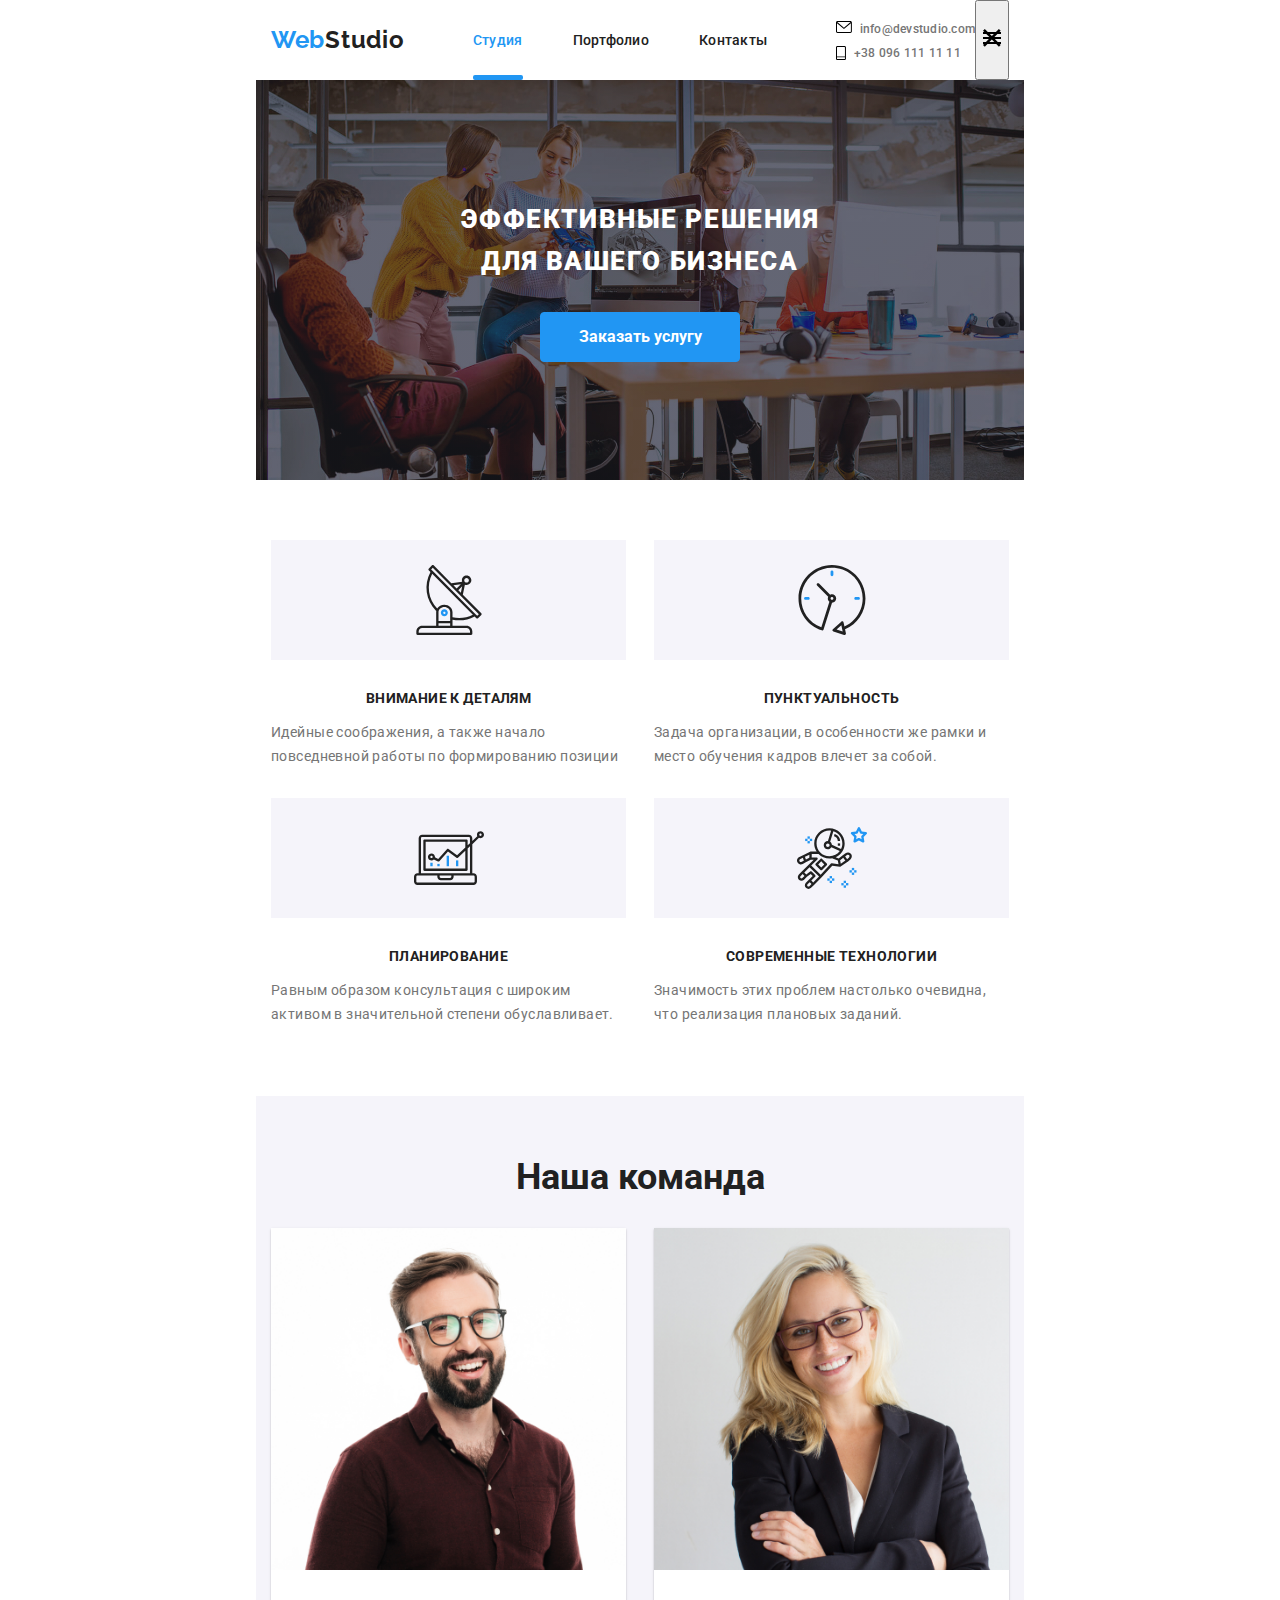
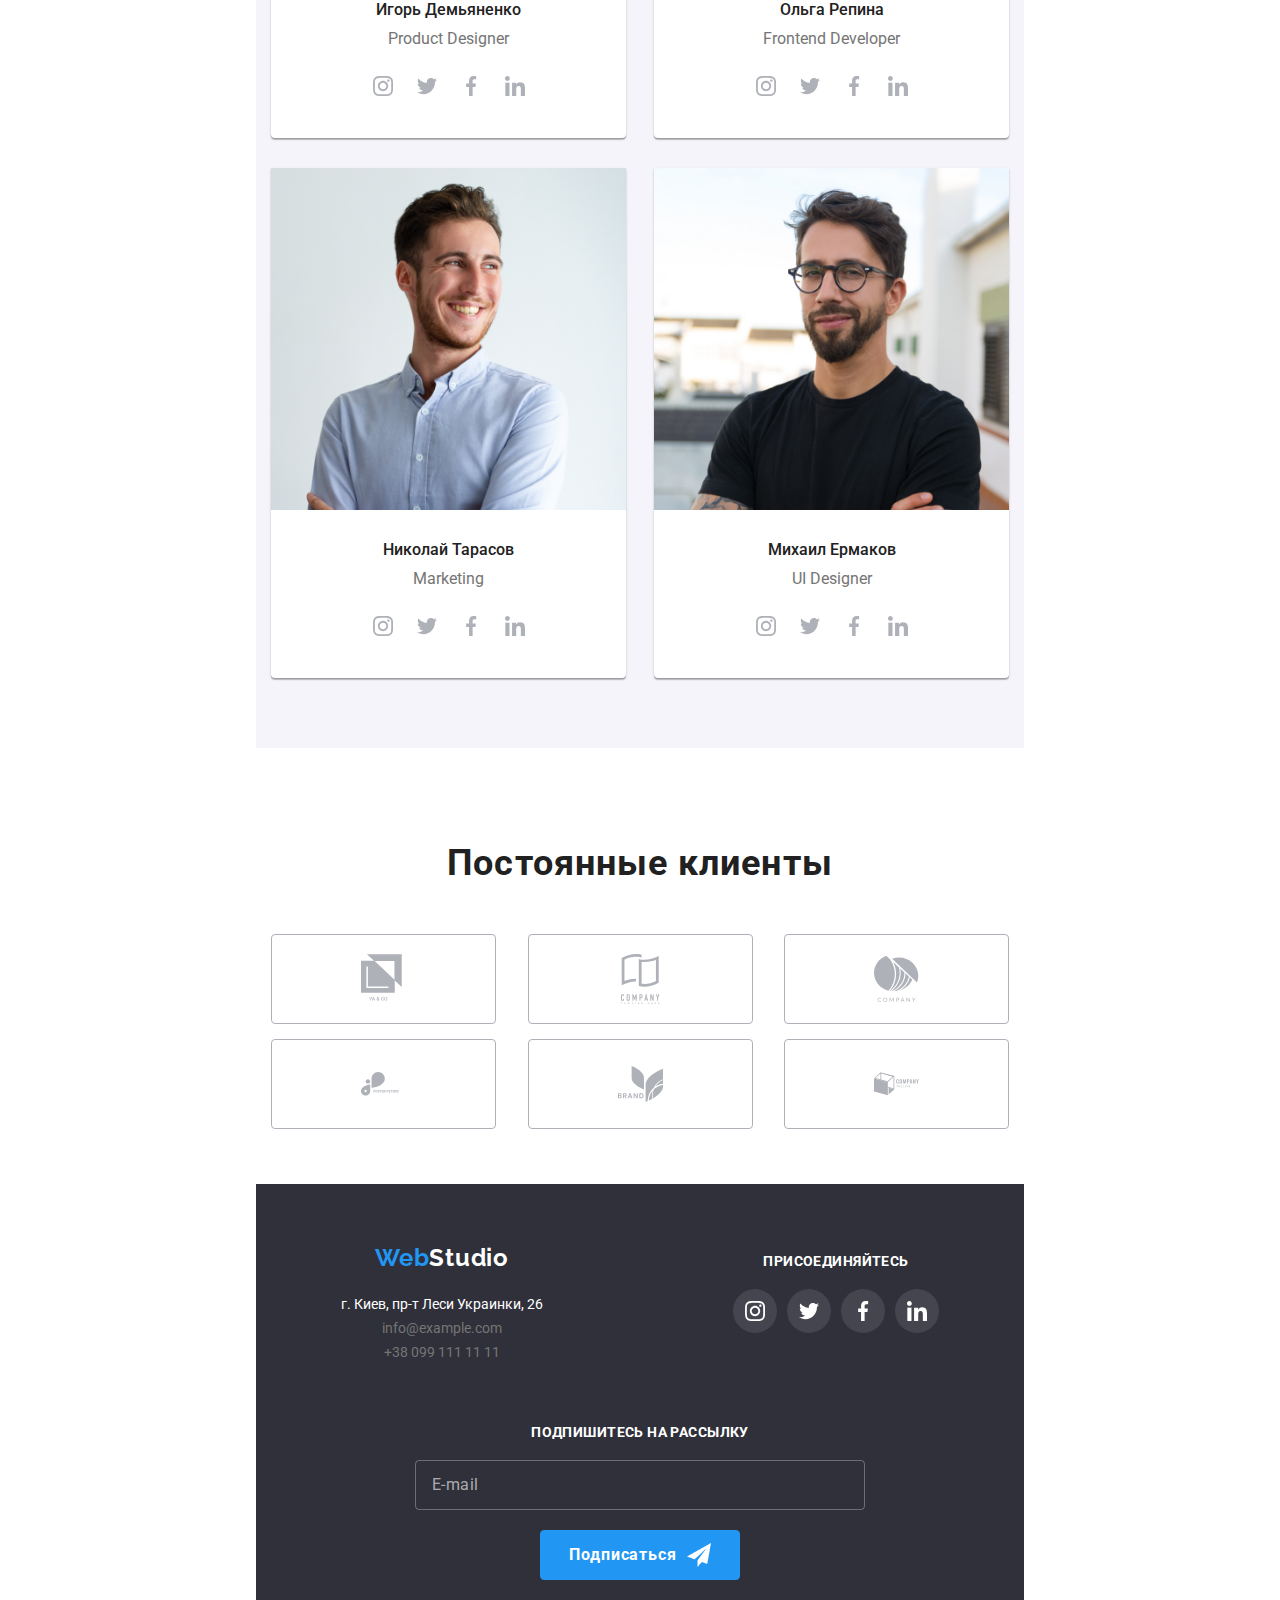
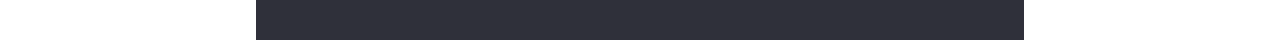
==== index.html @ 469dacde "push" ====
<!DOCTYPE html>
<html lang="en">

<head>
  <meta charset="UTF-8">
  <meta name="viewport" content="width=device-width, initial-scale=1.0">
  <link rel="stylesheet" href="https://cdnjs.cloudflare.com/ajax/libs/modern-normalize/1.0.0/modern-normalize.min.css">
  <link
    href="https://fonts.googleapis.com/css2?family=Raleway:wght@700;900&family=Roboto:ital,wght@0,100;0,400;0,500;0,700;0,900;1,400&display=swap"
    rel="stylesheet">
  <link rel="stylesheet" href="./css/main.min.css">
  <title>Web Studio</title>
</head>

<body>
  <header>
    <div class="container header-container">
      <nav class="header-navigation">
        <a href="./index.html" class="logo"><span class="logo-first">Web</span><span
            class="logo-second-black">Studio</span></a>
        <ul class="navigation">
          <li>
            <a class="current" href="./index.html">
              Студия
            </a>
          </li>
          <li>
            <a href="./portfolio.html">
              Портфолио
            </a>
          </li>
          <li>
            <a href="">
              Контакты
            </a>
          </li>
        </ul>
      </nav>
      <ul class="contact">
        <li>
          <a href="mailto:info@example.com" class="contact-text">
            <svg class="envelope">
              <use href="./img/sprite.svg#icon-envelope"></use>
            </svg>info@devstudio.com
          </a>
        </li>
        <li>
          <a href="tel:+380991111111" class="contact-text contact-text-vector">
            <svg class="vector">
              <use href="./img/sprite.svg#icon-vector"></use>
            </svg>+38 096 111 11 11</a>
        </li>
      </ul>
      <button class="header-menu-icon" data-menu-button>
        <svg width="18px" height="18px">
          <use class="close" href="./img/sprite.svg#icon-close"></use>
          <use class="menu" href="./img/sprite.svg#icon-menu"></use>
        </svg>
      </button>
    </div>
  </header>
  <main>
    <section class="main-head">
      <h1>Эффективные решения<br />для вашего бизнеса</h1>
      <button class="button" type="button" data-modal-open>Заказать услугу</button>
    </section>
    <section class="advantages">
      <h2 class="visually-hidden">Наши преимущества</h2>
      <div class="container">
        <ul>
          <li class="advantages-items">
            <h3>
              Внимание к деталям
            </h3>
            <p>
              Идейные соображения, а также начало повседневной работы по формированию позиции
            </p>
          </li>
          <li class="advantages-items">
            <h3>
              Пунктуальность
            </h3>
            <p>
              Задача организации, в особенности же рамки и место обучения кадров влечет за собой.
            </p>
          </li>
          <li class="advantages-items">
            <h3>
              Планирование
            </h3>
            <p>
              Равным образом консультация с широким активом в значительной степени обуславливает.
            </p>
          </li>
          <li class="advantages-items">
            <h3>
              Современные технологии
            </h3>
            <p>
              Значимость этих проблем настолько очевидна, что реализация плановых заданий.
            </p>
          </li>
        </ul>
      </div>
    </section>
    <section class="work-types">
      <div class="container">
        <h2>Чем мы занимаемся</h2>
        <ul class="work-types-list">
          <li class="work-types-items">
            <a href=""><img src="./img/img.png" alt="Картинка" width="370"></a>
            <div class="description">
              <p>
                Десктопные приложения
              </p>
            </div>
          </li>
          <li class="work-types-items">
            <a href=""><img src="./img/img2.png" alt="Картинка" width="370"></a>
            <div class="description">
              <p>
                Мобильные приложения
              </p>
            </div>
          </li>
          <li class="work-types-items">
            <a href=""><img src="./img/img3.png" alt="Картинка" width="370"></a>
            <div class="description">
              <p>
                Дизайнерские решения
              </p>
            </div>
          </li>
        </ul>
      </div>
    </section>
    <section class="team">
      <div class="container">
        <h2>Наша команда</h2>
        <ul class="team-list">
          <li class="team-list-item">
            <img src="./img/photo/IgorDem.jpg" alt="Фото работника">
            <h3>Игорь Демьяненко</h3>
            <p>Product Designer</p>
            <div class="team-bottom-container">
              <div class="icon-container">
                <svg class="team-bottom-icon">
                  <use href="./img/sprite.svg#icon-instagram"></use>
                </svg>
              </div>
              <div class="icon-container">
                <svg class="team-bottom-icon">
                  <use href="./img/sprite.svg#icon-twitter"></use>
                </svg>
              </div>
              <div class="icon-container">
                <svg class="team-bottom-icon">
                  <use href="./img/sprite.svg#icon-facebook"></use>
                </svg>
              </div>
              <div class="icon-container">
                <svg class="team-bottom-icon">
                  <use href="./img/sprite.svg#icon-linkedin"></use>
                </svg>
              </div>
            </div>
          </li>
          <li class="team-list-item">
            <img src="./img/photo/OlgaRep.jpg" alt="Фото работника">
            <h3>Ольга Репина</h3>
            <p>Frontend Developer</p>
            <div class="team-bottom-container">
              <div class="icon-container">
                <svg class="team-bottom-icon">
                  <use href="./img/sprite.svg#icon-instagram"></use>
                </svg>
              </div>
              <div class="icon-container">
                <svg class="team-bottom-icon">
                  <use href="./img/sprite.svg#icon-twitter"></use>
                </svg>
              </div>
              <div class="icon-container">
                <svg class="team-bottom-icon">
                  <use href="./img/sprite.svg#icon-facebook"></use>
                </svg>
              </div>
              <div class="icon-container">
                <svg class="team-bottom-icon">
                  <use href="./img/sprite.svg#icon-linkedin"></use>
                </svg>
              </div>
            </div>
          </li>
          <li class="team-list-item">
            <img src="./img/photo/NicolayTar.jpg" alt="Фото работника">
            <h3>Николай Тарасов</h3>
            <p>Marketing</p>
            <div class="team-bottom-container">
              <div class="icon-container">
                <svg class="team-bottom-icon">
                  <use href="./img/sprite.svg#icon-instagram"></use>
                </svg>
              </div>
              <div class="icon-container">
                <svg class="team-bottom-icon">
                  <use href="./img/sprite.svg#icon-twitter"></use>
                </svg>
              </div>
              <div class="icon-container">
                <svg class="team-bottom-icon">
                  <use href="./img/sprite.svg#icon-facebook"></use>
                </svg>
              </div>
              <div class="icon-container">
                <svg class="team-bottom-icon">
                  <use href="./img/sprite.svg#icon-linkedin"></use>
                </svg>
              </div>
            </div>
          </li>
          <li class="team-list-item">
            <img src="./img/photo/MishaErm.jpg" alt="Фото работника">
            <h3>Михаил Ермаков</h3>
            <p>UI Designer</p>
            <div class="team-bottom-container">
              <div class="icon-container">
                <svg class="team-bottom-icon">
                  <use href="./img/sprite.svg#icon-instagram"></use>
                </svg>
              </div>
              <div class="icon-container">
                <svg class="team-bottom-icon">
                  <use href="./img/sprite.svg#icon-twitter"></use>
                </svg>
              </div>
              <div class="icon-container">
                <svg class="team-bottom-icon">
                  <use href="./img/sprite.svg#icon-facebook"></use>
                </svg>
              </div>
              <div class="icon-container">
                <svg class="team-bottom-icon">
                  <use href="./img/sprite.svg#icon-linkedin"></use>
                </svg>
              </div>
            </div>
          </li>
        </ul>
      </div>
    </section>
    <section class="our_client">
      <div class="container">
        <h2>Постоянные клиенты</h2>
        <ul class="client-list">
          <li class="client">
            <svg>
              <use href="./img/sprite-logo.svg#icon-logo-one"></use>
            </svg>
          </li>
          <li class="client"><svg>
              <use href="./img/sprite-logo.svg#icon-logo-two"></use>
            </svg></li>
          <li class="client"><svg>
              <use href="./img/sprite-logo.svg#icon-logo-three"></use>
            </svg></li>
          <li class="client"><svg>
              <use href="./img/sprite-logo.svg#icon-logo-four"></use>
            </svg></li>
          <li class="client"><svg>
              <use href="./img/sprite-logo.svg#icon-logo-five"></use>
            </svg></li>
          <li class="client"><svg>
              <use href="./img/sprite-logo.svg#icon-logo-six"></use>
            </svg></li>
        </ul>
      </div>
    </section>
  </main>
  <footer class="footer">
    <div class="container">
      <div class="footer-left-side">
        <div class="footer-adress">
          <a href="" class="logo"><span class="logo-first">Web</span><span class="logo-second-white">Studio</span></a>
          <ul class="footer-contact">
            <li>
              <p>г. Киев, пр-т Леси Украинки, 26</p>
            </li>
            <li>
              <a href="mailto:info@example.com">
                info@example.com
              </a>
            </li>
            <li>
              <a href="tel:+380991111111">+38 099 111 11 11</a>
            </li>
          </ul>
        </div>
        <div class="footer-link">
          <h2>присоединяйтесь</h2>
          <ul class="footer-link-item">
            <li class="icon">
              <svg class="">
                <use href="./img/sprite.svg#icon-instagram"></use>
              </svg>
            </li>
            <li class="icon">
              <svg class="">
                <use href="./img/sprite.svg#icon-twitter"></use>
              </svg>
            </li>
            <li class="icon">
              <svg class="">
                <use href="./img/sprite.svg#icon-facebook"></use>
              </svg>
            </li>
            <li class="icon">
              <svg class="">
                <use href="./img/sprite.svg#icon-linkedin"></use>
              </svg>
            </li>
          </ul>
        </div>
      </div>

      <div class="footer-form">
        <p>Подпишитесь на рассылку</p>
        <form action="#" class="form">
          <input type="text" class="input" placeholder="E-mail" required>
          <button type="submit" class="form-button">Подписаться</button>
        </form>
      </div>
    </div>
  </footer>
  <div class="backdrop is-hidden" data-modal>
    <div class="modal">
      <div class="modal-form-wrapper">
        <p>Оставьте свои данные, мы вам перезвоним</p>
        <form action="#" class="modal-form">
          <label class="modal-input-label">
            Имя
            <span class="input-wrapper">
              <input type="text" name="client-name" class="input modal-input" required>
              <svg class="input-svg">
                <use href="./img/sprite.svg#icon-bust"></use>
              </svg>
            </span>
          </label>
          <label class="modal-input-label">
            Телефон
            <span class="input-wrapper">
              <input type="text" name="client-phone" class="input modal-input" required>
              <svg class="input-svg">
                <use href="./img/sprite.svg#icon-phone"></use>
              </svg>
            </span>
          </label>
          <label class="modal-input-label">
            Почта
            <span class="input-wrapper">
              <input type="text" name="client-mail" class="input modal-input" required>
              <svg class="input-svg">
                <use href="./img/sprite.svg#icon-mail"></use>
              </svg>
            </span>
          </label>
          <label class="modal-input-label">
            Комментарий
            <textarea name="client-message" placeholder="Введите текст"></textarea>
          </label>
          <label class="policy">
            <input value="policy" type="checkbox" class="policy-input visually-hidden">
            <b>Соглашаюсь с рассылкой и принимаю &nbsp;<a href="#">Условия договора</a></b>
          </label>
          <span class="button-wrapper">
            <button type="submit" class="button">Отправить</button>
          </span>
        </form>
      </div>
      <div class="modal-close-icon" data-modal-close>
        <svg>
          <use href="./img/sprite.svg#icon-close"></use>
        </svg>
      </div>
    </div>
  </div>
  <script src="./js/modal.js"></script>
  <script src="./js/menu.js"></script>
</body>

</html>
---- css/main.min.css ----
*{box-sizing:border-box}body{font-family:Roboto, sans-serif}ul{list-style-type:none}img{display:block}.container{width:1200px;padding:0px 15px;margin:0 auto}@media screen and (min-width: 320px){.container{width:480px}}@media screen and (min-width: 768px){.team .container{padding-bottom:40px}}@media screen and (min-width: 1600px){.container{width:1200px;padding-bottom:94px}}.logo{text-decoration:none;font-family:Raleway;font-style:normal;font-weight:bold;font-size:24px;line-height:28px;letter-spacing:0.03em}@media screen and (min-width: 1600px){.logo{font-size:26px;line-height:31px}}.logo-first{color:#2196F3}.logo-second-black{color:#212121}.logo-second-white{color:#fff}header{background-color:#ffffff;padding:0px;margin:0;box-sizing:border-box}.header-container{display:flex;justify-content:space-between}.header-navigation{display:flex;align-items:center;flex-grow:1}.current{color:#2196F3}.current::after{content:"";display:block;width:100%;height:5px;background-color:#2196F3;border-radius:2px;position:absolute;bottom:0;left:0}.navigation{display:flex;margin:0;padding:0;height:100%;flex-grow:1;justify-content:center}.navigation a{text-decoration:none;font-family:Roboto;font-style:normal;font-weight:500;font-size:14px;line-height:16px;letter-spacing:0.02em;display:flex;align-items:center;height:100%}.navigation a:not(.current){color:#212121}.navigation a:hover{color:#2196F3}.navigation li{height:100%;display:flex;flex-direction:column;justify-content:center;position:relative}.navigation li:not(:last-child){margin-right:50px}.contact{color:#757575;list-style-type:none;font-family:Roboto;font-style:normal;font-weight:500;font-size:12px;line-height:14px;letter-spacing:0.02em;display:flex;flex-direction:column;justify-content:center;margin:0;padding:0}.contact li{display:block}.contact li:first-child{margin-bottom:10px}.contact .envelope{width:16px;height:12px;margin-right:8px;transition:fill 250ms cubic-bezier(0.4, 0, 0.2, 1)}.contact .vector{width:10px;height:14px;margin-right:8px;transition:fill 250ms cubic-bezier(0.4, 0, 0.2, 1)}.contact-text{color:#757575;text-decoration:none;display:flex;align-items:baseline;transition:color 250ms cubic-bezier(0.4, 0, 0.2, 1)}.contact-text:hover,.contact-text:focus{color:#2196F3;fill:#2196F3}.contact-text-vector{align-items:center}@media screen and (min-width: 320px) and (max-width: 767px){.header-menu-icon{border:none;background:transparent}.header-menu-icon:focus{outline:none}.header-menu-icon.is-open .close{display:block}.header-menu-icon.is-open .menu{display:none}.header-menu-icon .close{display:none}.navigation{position:absolute;top:100%;background-color:#fff;width:100%;min-height:390px}.contact{display:flex}.header-container{width:480px;margin:0 auto;padding:0;position:relative}}@media screen and (min-width: 768px) and (max-width: 1599px){.container{width:768px;padding:0 15px;margin:0 auto}.header-container{justify-content:space-between;padding:0px 15px;height:80px}}@media screen and (min-width: 1600px){.container{padding-bottom:0}.contact{font-size:14px;line-height:16px;flex-direction:row;align-items:center}.contact li:first-child{margin:0;margin-right:30px}.contact li .envelope,.contact li .vector{margin-right:10px}.header-navigation{flex-grow:0;height:80px}.logo{margin-right:95px}}.main-head{background-color:#2F303A;color:#fff;text-transform:uppercase;font-family:Roboto;font-style:normal;font-weight:900;font-size:26px;line-height:42px;letter-spacing:0.06em;display:flex;flex-direction:column;align-items:center;padding:118px 0px}.main-head h1{width:360px;margin:0px 0px 30px 0px;text-align:center;text-transform:uppercase;font-family:Roboto;font-style:normal;font-weight:900;font-size:26px;line-height:42px;letter-spacing:0.06em}@media screen and (min-width: 320px){.main-head{width:480px;margin:0 auto;background-image:linear-gradient(to right, rgba(47,48,58,0.4), rgba(47,48,58,0.4)),url(../img/main-head/background-hero-mobile.jpg);background-repeat:no-repeat;background-size:cover}}@media screen and (min-width: 768px){.main-head{width:768px;margin:0  auto;background-image:linear-gradient(to right, rgba(47,48,58,0.4), rgba(47,48,58,0.4)),url(../img/main-head/background-hero-tablet.jpg);background-repeat:no-repeat;background-size:cover}}@media screen and (min-width: 1600px){.main-head{width:100%;min-height:600px;display:flex;flex-direction:column;justify-content:center;background-image:linear-gradient(to right, rgba(47,48,58,0.4), rgba(47,48,58,0.4)),url(../img/main-head/background-hero.jpg);background-repeat:no-repeat;background-size:cover}.main-head h1{width:100%;font-size:44px;line-height:60px;letter-spacing:0.06em}}.button{color:#fff;background-color:#2196F3;border:1px solid #2196F3;border-radius:4px;width:200px;height:50px;font-family:Roboto;font-style:normal;font-weight:bold;font-size:16px;line-height:30px;margin:0;padding:0;cursor:pointer;transition:all 250ms cubic-bezier(0.4, 0, 0.2, 1);outline:none}.button:hover,.button:focus{border:1px solid #074f8a;font-size:18px;outline:none}.button:active{border:1px solid #074f8a;outline:none}.advantages{color:#757575;font-family:Roboto;font-weight:normal;font-size:14px;line-height:24px;font-style:normal;letter-spacing:0.03em;display:flex;justify-content:center;padding:94px 0px}.advantages ul{display:flex;justify-content:space-between;padding:0;margin:0}.advantages h3{color:#212121;font-family:Roboto;font-style:normal;font-weight:bold;font-size:14px;line-height:16px;letter-spacing:0.03em;text-transform:uppercase;text-align:center;margin-top:0}.advantages p{margin:0;margin-bottom:30px}.advantages-items{width:270px}.advantages-items::before{content:"";display:block;width:270px;height:120px;background-color:#F5F4FA;background-repeat:no-repeat;background-position:center;margin-bottom:30px}.advantages-items:first-child::before{background-image:url(../img/svg/antenna.svg)}.advantages-items:nth-child(2)::before{background-image:url(../img/svg/clock.svg)}.advantages-items:nth-child(3)::before{background-image:url(../img/svg/diagram.svg)}.advantages-items:nth-child(4)::before{background-image:url(../img/svg/astronaut.svg)}@media screen and (min-width: 320px){.advantages{width:480px;margin:0 auto;padding:0;padding-bottom:40px;padding-top:60px}.advantages ul{flex-wrap:wrap}.advantages-items{width:100%}.advantages-items::before{width:100%}}@media screen and (min-width: 768px){.advantages{width:768px;margin:0 auto}.advantages-items{max-width:355px}}@media screen and (min-width: 1600px){.advantages{width:100%;padding-bottom:0;padding-top:94px}.advantages ul{width:100%;flex-wrap:nowrap;padding:0}.advantages ul p{margin-bottom:0}.advantages-items{width:270px}}.work-types{color:#212121;font-family:Roboto;font-weight:bold;font-size:36px;line-height:42px;font-style:normal;display:flex;flex-direction:column;align-items:center;padding-bottom:94px}.work-types h2{margin:0px 0px 50px 0px;font-family:Roboto;font-style:normal;font-weight:bold;font-size:36px;line-height:42px;letter-spacing:0.03em;color:#212121;text-align:center}.work-types-list{display:flex;margin:0;padding:0;justify-content:space-between}.description{width:100%;min-height:70px;background:rgba(47,48,58,0.8);position:absolute;bottom:0;left:0;display:flex;flex-direction:column;justify-content:center;cursor:pointer}.description p{font-family:Roboto;font-style:normal;font-weight:bold;font-size:14px;line-height:16px;text-align:center;letter-spacing:0.03em;text-transform:uppercase;color:#FFFFFF;margin:0}.work-types-items{margin:0;position:relative}@media screen and (min-width: 320px){.work-types{display:none}}@media screen and (min-width: 1600px){.work-types{display:block;padding:94px 0}}.team{color:#212121;background-color:#F5F4FA}.team p{color:#757575;font-family:Roboto;font-weight:normal;font-size:16px;line-height:19px;font-style:normal;margin:0}.team h2{font-family:Roboto;font-style:normal;font-weight:bold;font-size:36px;line-height:42px;margin-bottom:50px;margin:0;text-align:center;padding:60px 0 30px 0}.team h3{font-family:Roboto;font-style:normal;font-weight:500;font-size:16px;line-height:19px;margin:0px;padding:30px 0 10px 0}.team-list{display:flex;margin:0;padding:0;justify-content:space-between}.team-list li{background-color:#ffffff;box-shadow:0px 1px 3px rgba(0,0,0,0.12),0px 1px 1px rgba(0,0,0,0.14),0px 2px 1px rgba(0,0,0,0.2);border-radius:0px 0px 4px 4px;text-align:center}.team-bottom-container{display:flex;padding:16px 32px 30px 32px;justify-content:space-between}.icon-container{width:44px;height:44px;background-color:#fff;border-radius:50%;display:flex;align-items:center;justify-content:center;transition:background-color 250ms cubic-bezier(0.4, 0, 0.2, 1)}.icon-container:hover,.icon-container:hover .team-bottom-icon{background-color:#2196F3;fill:#fff;cursor:pointer}.team-list-item svg{width:20px;height:20px;display:block;fill:#AFB1B8;background-color:#fff;transition:all 250ms cubic-bezier(0.4, 0, 0.2, 1)}@media screen and (min-width: 320px){.team{max-width:480px;margin:0 auto}.team-list{flex-wrap:wrap}.team-list li{width:100%;margin-bottom:30px}.team-list li img{width:100%}.team-list li .team-bottom-container{justify-content:center}}@media screen and (min-width: 768px){.team{max-width:768px;margin:0 auto}.team-list-item{max-width:355px}}@media screen and (min-width: 1600px){.team{max-width:100%}.team .container{padding-bottom:94px}.team-list{flex-wrap:nowrap}.team-list li{margin-bottom:0}.team-list li:not(:last-child){margin-right:30px}}.our_client{padding:94px 0}.our_client h2{text-align:center;margin:0;margin-bottom:50px;font-family:Roboto;font-style:normal;font-weight:bold;font-size:36px;line-height:42px;letter-spacing:0.03em;color:#212121}.our_client .client-list{display:flex;margin:0;padding:0;justify-content:space-between}.our_client .client-list .client{width:170px;height:90px;border:1px solid #AFB1B8;border-radius:4px;display:flex;justify-content:center;align-items:center;transition:border-color 250ms cubic-bezier(0.4, 0, 0.2, 1)}.our_client .client-list .client svg{width:45px;height:50px;fill:#AFB1B8;transition:fill 250ms cubic-bezier(0.4, 0, 0.2, 1)}.our_client .client-list .client:hover,.our_client .client-list .client:focus,.our_client .client-list .client:hover svg,.our_client .client-list .client:focus svg{fill:#2196F3;border-color:#2196F3;cursor:pointer}@media screen and (min-width: 320px){.our_client{padding-bottom:40px}.our_client .client-list{flex-wrap:wrap;justify-content:space-between}.our_client .client-list .client{margin-bottom:15px;width:100%;max-width:210px}}@media screen and (min-width: 768px){.our_client .client-list .client{width:100%;max-width:225px}}@media screen and (min-width: 1600px){.our_client{padding-bottom:94px}.our_client .container{padding-bottom:0}.our_client .client-list .client{width:100%;max-width:170px}}.footer{color:#757575;background-color:#2F303A;font-family:Roboto;font-style:normal;font-weight:normal;font-size:14px;line-height:24px;padding:60px 0}.footer p{color:#fff;margin:0}.footer a{text-decoration:none;color:#757575}.footer .container{display:flex}.footer-left-side{width:50%;display:flex;justify-content:space-between;padding-right:95px}.footer-left-side .footer-adress{display:flex;flex-direction:column;margin-right:70px}.footer-left-side .footer-adress .footer-contact{margin:20px 0px 0px 0px;padding:0}.footer-link{display:block}.footer-link h2{font-family:Roboto;font-style:normal;font-weight:bold;font-size:14px;line-height:16px;letter-spacing:0.03em;text-transform:uppercase;color:#FFFFFF;margin:0;margin-bottom:20px}.footer-link .footer-link-item{display:flex;margin:0;padding:0}.icon{width:44px;height:44px;background-color:rgba(255,255,255,0.1);border-radius:50%;display:flex;justify-content:center;align-items:center;transition:all 250ms cubic-bezier(0.4, 0, 0.2, 1)}.icon svg{width:20px;height:20px;fill:#fff}.icon:not(:last-child){margin-right:10px}.icon:hover{background-color:#2196F3;cursor:pointer}@media screen and (min-width: 320px){.footer{width:480px;margin:0 auto}.footer .container{display:flex;flex-direction:column;align-items:center}.footer .footer-left-side{width:100%;padding:0;flex-direction:column;align-items:center}.footer .footer-left-side .footer-adress{margin:0;align-items:center;text-align:center}.footer .footer-left-side .footer-link{text-align:center;padding:60px 0}.footer .footer-form{width:100%;display:flex;flex-direction:column;align-items:center}.footer .footer-form .form{display:flex;flex-direction:column;align-items:center}.footer .footer-form .form .input{margin-bottom:20px}}@media screen and (min-width: 768px){.footer{width:768px}.footer .footer-left-side{flex-direction:row;padding-left:70px;padding-right:70px;align-items:baseline}.footer .footer-left-side .footer-link{padding:0}.footer .footer-form{margin-top:60px}.footer .footer-form .input{width:450px}}@media screen and (min-width: 1600px){.footer{width:100%}.footer .container{flex-direction:row;padding-bottom:0}.footer .footer-left-side{padding:0;padding-right:90px;width:50%;flex-direction:row;align-items:baseline}.footer .footer-left-side .footer-adress{align-items:start}.footer .footer-left-side .footer-adress .footer-contact{text-align:left}.footer .footer-left-side .footer-link{padding:0}.footer .footer-left-side .footer-link h2{text-align:left}.footer .footer-form{margin:0;width:50%;align-items:start}.footer .footer-form .form{width:100%;justify-content:space-between;flex-direction:row;align-items:baseline}.footer .footer-form .form .input{width:370px}}.portfolio{padding:94px 0px 94px 0px}.portfolio-header{border-bottom:1px solid #ECECEC}.portfolio-nav{display:flex;justify-content:center;margin:0px 0px 50px 0px;padding:0px}.portfolio-nav .portf-nav-btn{color:#212121;background-color:#F5F4FA;border:none;border-radius:4px;text-decoration:none;font-family:Roboto;font-style:normal;font-weight:500;font-size:16px;line-height:26px;padding:6px 22px;margin:0px 8px;transition:all 250ms cubic-bezier(0.4, 0, 0.2, 1)}.portfolio-nav .portf-nav-btn:hover,.portfolio-nav .portf-nav-btn:focus{color:#fff;background-color:#2196F3;border:none;border-radius:4px;text-decoration:none;outline:none;box-shadow:0px 3px 1px rgba(0,0,0,0.1),0px 1px 2px rgba(0,0,0,0.08),0px 2px 2px rgba(0,0,0,0.12)}.portfolio-nav li{margin:0px 8px;padding:6px 22px;background:#F5F4FA;border-radius:4px}.portfolio-item{color:#212121;display:flex;flex-wrap:wrap;padding:0;margin:-15px}.portfolio-item h2{font-family:Roboto;font-style:normal;font-weight:bold;font-size:18px;line-height:36px;margin:0}.portfolio-item img{width:370px;height:294px}.portfolio-item p{color:#757575;font-family:Roboto;font-style:normal;font-weight:normal;font-size:16px;line-height:30px;margin:0}.item-text{padding:20px 24px}.item{background-color:#ffffff;border:1px solid #EEEEEE;margin:15px;width:370px;position:relative}.item:hover{box-shadow:0px 1px 1px rgba(0,0,0,0.12),0px 4px 4px rgba(0,0,0,0.06),1px 4px 6px rgba(0,0,0,0.16);cursor:pointer}.item:hover .item-description{transform:translateY(-100%)}.item .item-image{position:relative;overflow:hidden}.item .item-image .item-description{width:100%;height:100%;background:rgba(33,150,243,0.9);display:flex;align-items:center;position:absolute;top:100%;left:0;transition:transform 250ms cubic-bezier(0.4, 0, 0.2, 1)}.item .item-image .item-description .item-description-text{padding:0 24px;font-family:Roboto;font-size:18px;line-height:28px;letter-spacing:0.03em;color:#FFFFFF}@media screen and (min-width: 320px){.portfolio{width:480px;margin:0 auto;padding:60px 0}.portfolio-nav{flex-wrap:wrap;justify-content:flex-start;margin:0}.portfolio-nav .portf-nav-btn{margin:0;margin-right:8px;margin-bottom:15px}.portfolio-item{margin:0;margin-top:40px}.portfolio-item .item{margin:0 auto;width:100%}.portfolio-item .item:not(:last-child){margin-bottom:30px}.portfolio-item .item img{width:100%}}@media screen and (min-width: 768px){.portfolio{width:768px;margin:0 auto;padding:60px 0}.portfolio-nav{flex-wrap:wrap;justify-content:center;margin:0}.portfolio-nav .portf-nav-btn{margin:0;margin-right:8px;margin-bottom:15px}.portfolio-item{margin:0;margin-top:30px;justify-content:space-between}.portfolio-item .item{margin:0;margin-left:0;max-width:48%}.portfolio-item .item:not(:last-child){margin-bottom:30px}.portfolio-item .item img{width:100%}}@media screen and (min-width: 1600px){.portfolio{width:100%;margin:0 auto;padding:94px 0}.portfolio-nav{flex-wrap:nowrap;justify-content:center;margin:0}.portfolio-nav .portf-nav-btn{margin:0;margin-right:8px;margin-bottom:0}.portfolio-item{margin:0;margin-top:50px;justify-content:space-between}.portfolio-item .item{margin:0;max-width:31.55555%;margin-bottom:30px}.portfolio-item .item img{width:100%}}.backdrop{position:fixed;background:rgba(0,0,0,0.2);width:100%;height:100%;left:0;top:0;transition:all 250ms cubic-bezier(0.4, 0, 0.2, 1)}.modal{position:absolute;width:530px;height:580px;left:50%;top:50%;transform:translate(-50%, -50%);background:#FFFFFF;box-shadow:0px 1px 3px rgba(0,0,0,0.12),0px 1px 1px rgba(0,0,0,0.14),0px 2px 1px rgba(0,0,0,0.2);border-radius:4px}.modal svg{width:11px;height:11px}.modal-form{display:flex;flex-wrap:nowrap;flex-direction:column;align-items:center}.modal-form .button{color:#fff;background-color:#2196F3;border:1px solid #2196F3;border-radius:4px;width:200px;height:50px;font-family:Roboto;font-style:normal;font-weight:bold;font-size:16px;line-height:30px;letter-spacing:0.06em;cursor:pointer;outline:none;margin-top:30px}.modal-form .button:focus,.modal-form .button:hover{box-shadow:0px 4px 4px rgba(0,0,0,0.15)}.modal-form-wrapper{padding:40px}.modal-form-wrapper p{font-family:Roboto;font-style:normal;font-weight:bold;font-size:20px;line-height:23px;text-align:center;letter-spacing:0.03em;color:#212121;margin:0;margin-bottom:12px}.input-wrapper{position:relative;width:100%}.input-wrapper .modal-input{color:#212121;width:100%;height:40px;border:1px solid rgba(33,33,33,0.2);box-sizing:border-box;border-radius:4px;margin-top:4px;padding-left:40px}.input-wrapper .modal-input:focus,.input-wrapper .modal-input:focus+.input-svg{border-color:#2196F3;fill:#2196F3}.input-wrapper .input-svg{width:12px;height:12px;position:absolute;left:15px;top:53%;transform:translateY(-50%)}.modal-input-label{display:flex;flex-direction:column;width:100%;margin-bottom:10px;font-family:Roboto;font-size:12px;line-height:14px;letter-spacing:0.01em;color:#757575}.modal-input-label textarea{border:1px solid rgba(33,33,33,0.2);height:120px;border-radius:4px;resize:none;padding:12px 16px;margin-top:4px}.modal-input-label textarea::placeholder{font-family:Roboto;font-size:12px;line-height:14px;letter-spacing:0.01em;color:rgba(117,117,117,0.5)}.modal-input-label textarea:focus{outline:none;border-color:#2196F3}.policy{display:flex;align-items:center}.policy a{color:#2196F3}.policy b{font-family:Roboto;font-style:normal;font-weight:normal;font-size:14px;line-height:24px;letter-spacing:0.03em;color:#757575;margin:0;margin-left:10px;display:flex;align-items:center;cursor:pointer;user-select:none}.policy b::before{content:"";display:inline-block;width:16px;height:15px;margin-right:8px;margin-top:-3px;background:#FFFFFF;border:2px solid black;border-radius:4px}.policy-input:checked+b::before{background-image:url(../img/svg/chek.svg);background-repeat:no-repeat;background-size:cover;background-color:#2196F3;border:2px solid #2196F3;outline:none}.modal-close-icon{width:30px;height:30px;border:1px solid rgba(0,0,0,0.1);border-radius:50%;display:flex;align-items:center;justify-content:center;position:absolute;right:8px;top:8px;transition:all 250ms cubic-bezier(0.4, 0, 0.2, 1)}.modal-close-icon:hover{fill:#2196F3}.is-hidden{opacity:0;visibility:hidden;pointer-events:none;transform:scale(0)}.footer-form{width:50%}.footer-form p{font-family:Roboto;font-style:normal;font-weight:bold;font-size:14px;line-height:16px;letter-spacing:0.03em;text-transform:uppercase;color:#FFFFFF}.form{margin-top:20px;display:flex;justify-content:space-between}.form-button{color:#fff;background-color:#2196F3;border:1px solid #2196F3;border-radius:4px;width:200px;height:50px;font-family:Roboto;font-style:normal;font-weight:bold;font-size:16px;line-height:30px;letter-spacing:0.06em;margin:0;padding:0;cursor:pointer;display:inline-flex;align-items:center;justify-content:center;box-sizing:border-box}.form-button:focus{outline:none;border:1px solid #074f8a}.form-button::after{content:"";display:inline-block;width:24px;height:24px;background-image:url(../img/icon-send.png);margin-left:10px}.input{width:370px;height:50px;background:transparent;border:1px solid rgba(255,255,255,0.3);border-radius:4px;padding-left:16px;color:#fff;font-family:Roboto;font-style:normal;font-weight:normal;font-size:16px;line-height:20px;letter-spacing:0.03em;box-sizing:border-box}.input:focus{outline:none}.input:focus::placeholder{opacity:0}.input::placeholder{font-family:Roboto;font-style:normal;font-weight:normal;font-size:16px;line-height:20px;letter-spacing:0.03em;color:rgba(255,255,255,0.6)}.visually-hidden{position:absolute !important;clip:rect(1px 1px 1px 1px);clip:rect(1px, 1px, 1px, 1px);padding:0 !important;border:0 !important;height:1px !important;width:1px !important;overflow:hidden}
/*# sourceMappingURL=main.min.css.map */
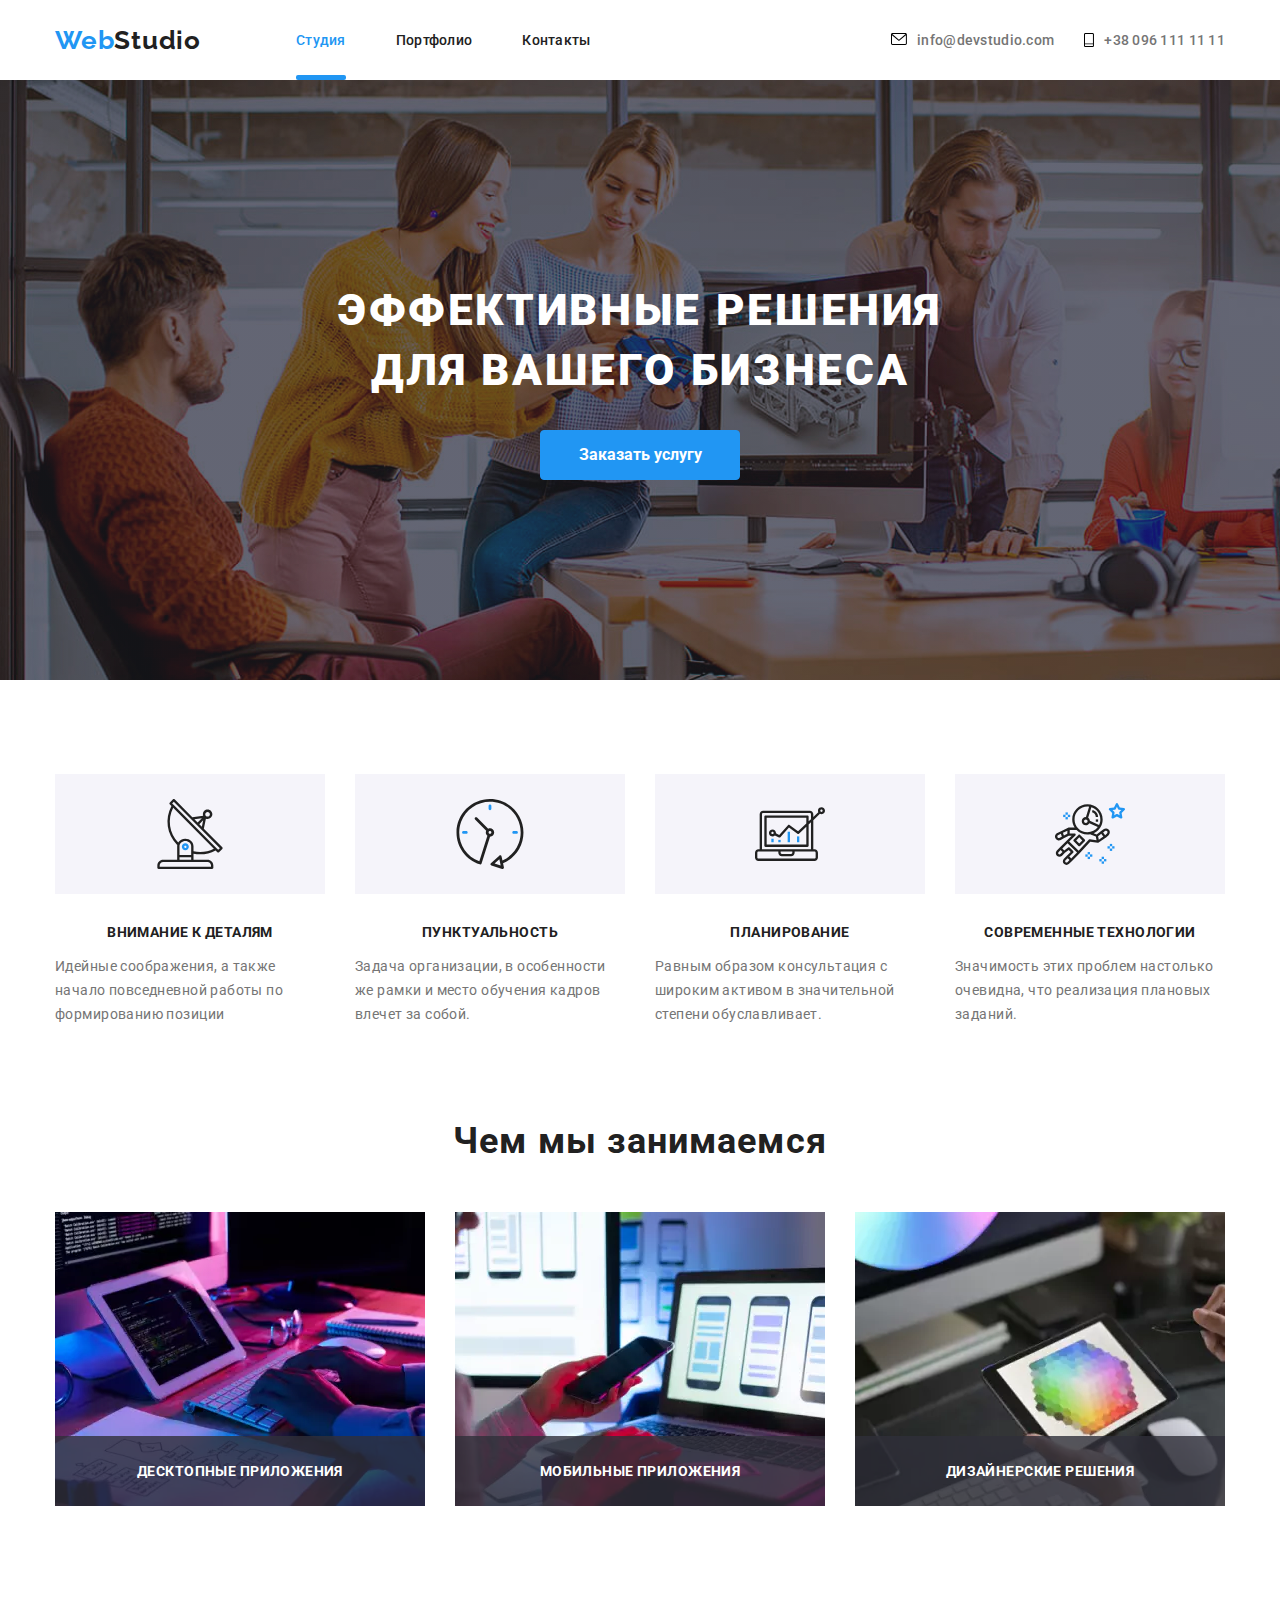
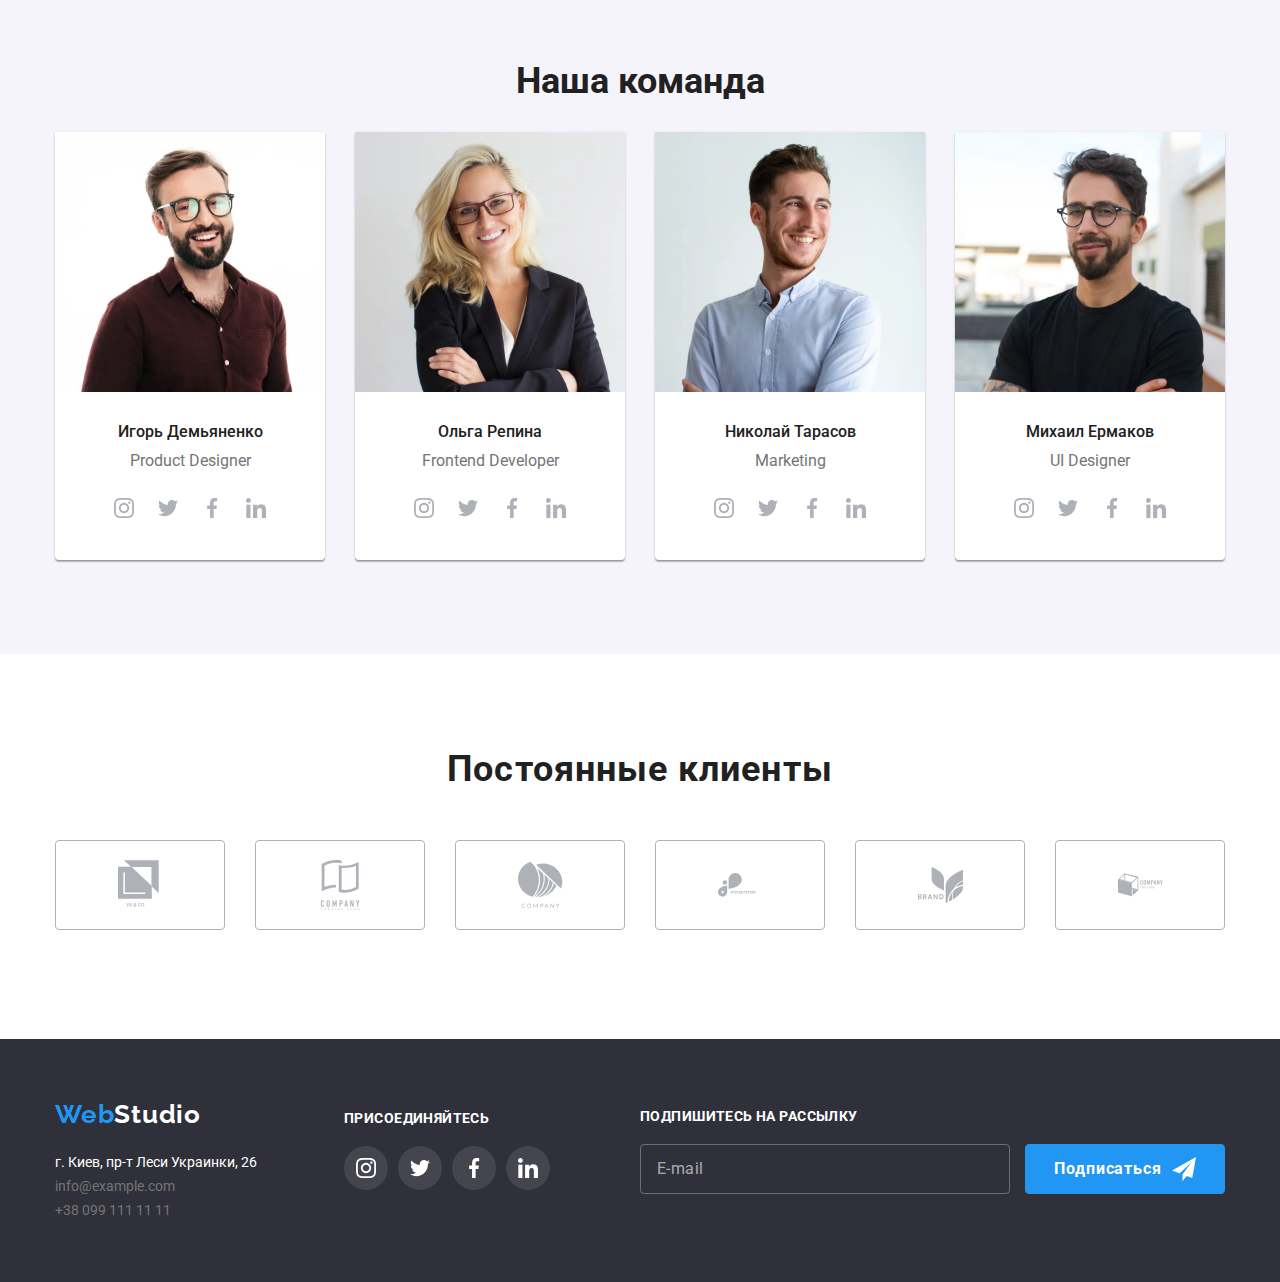
==== commit ba58291e: "update" ====
--- a/index.html
+++ b/index.html
@@ -18,39 +18,41 @@
       <nav class="header-navigation">
         <a href="./index.html" class="logo"><span class="logo-first">Web</span><span
             class="logo-second-black">Studio</span></a>
-        <ul class="navigation">
-          <li>
-            <a class="current" href="./index.html">
-              Студия
-            </a>
-          </li>
-          <li>
-            <a href="./portfolio.html">
-              Портфолио
-            </a>
-          </li>
-          <li>
-            <a href="">
-              Контакты
-            </a>
-          </li>
-        </ul>
+        <div class="menu-wrapper" data-menu>
+          <ul class="navigation">
+            <li>
+              <a class="current" href="./index.html">
+                Студия
+              </a>
+            </li>
+            <li>
+              <a href="./portfolio.html">
+                Портфолио
+              </a>
+            </li>
+            <li>
+              <a href="">
+                Контакты
+              </a>
+            </li>
+          </ul>
+          <ul class="contact">
+            <li>
+              <a href="mailto:info@example.com" class="contact-text">
+                <svg class="envelope">
+                  <use href="./img/sprite.svg#icon-envelope"></use>
+                </svg>info@devstudio.com
+              </a>
+            </li>
+            <li>
+              <a href="tel:+380991111111" class="contact-text contact-text-vector">
+                <svg class="vector">
+                  <use href="./img/sprite.svg#icon-vector"></use>
+                </svg>+38 096 111 11 11</a>
+            </li>
+          </ul>
+        </div>
       </nav>
-      <ul class="contact">
-        <li>
-          <a href="mailto:info@example.com" class="contact-text">
-            <svg class="envelope">
-              <use href="./img/sprite.svg#icon-envelope"></use>
-            </svg>info@devstudio.com
-          </a>
-        </li>
-        <li>
-          <a href="tel:+380991111111" class="contact-text contact-text-vector">
-            <svg class="vector">
-              <use href="./img/sprite.svg#icon-vector"></use>
-            </svg>+38 096 111 11 11</a>
-        </li>
-      </ul>
       <button class="header-menu-icon" data-menu-button>
         <svg width="18px" height="18px">
           <use class="close" href="./img/sprite.svg#icon-close"></use>
@@ -108,7 +110,15 @@
         <h2>Чем мы занимаемся</h2>
         <ul class="work-types-list">
           <li class="work-types-items">
-            <a href=""><img src="./img/img.png" alt="Картинка" width="370"></a>
+            <a href="">
+              <picture>
+                <source srcset="./img/work-types/whatwedo1.webp 1x, ./img/work-types/whatwedo1@2x.webp 2x"
+                  media="(min-width: 1200px)" type="image/webp">
+                <source srcset="./img/work-types/whatwedo1.jpg 1x, ./img/work-types/whatwedo1@2x.jpg 2x"
+                  media="(min-width: 1200px)">
+                <img src="./img/work-types/whatwedo1.jpg" alt="image">
+              </picture>
+            </a>
             <div class="description">
               <p>
                 Десктопные приложения
@@ -116,7 +126,15 @@
             </div>
           </li>
           <li class="work-types-items">
-            <a href=""><img src="./img/img2.png" alt="Картинка" width="370"></a>
+            <a href="">
+              <picture>
+                <source srcset="./img/work-types/whatwedo2.webp 1x, ./img/work-types/whatwedo2@2x.webp 2x"
+                  media="(min-width: 1200px)" type="image/webp">
+                <source srcset="./img/work-types/whatwedo2.jpg 1x, ./img/work-types/whatwedo2@2x.jpg 2x"
+                  media="(min-width: 1200px)">
+                <img src="./img/work-types/whatwedo2.jpg" alt="image">
+              </picture>
+            </a>
             <div class="description">
               <p>
                 Мобильные приложения
@@ -124,7 +142,15 @@
             </div>
           </li>
           <li class="work-types-items">
-            <a href=""><img src="./img/img3.png" alt="Картинка" width="370"></a>
+            <a href="">
+              <picture>
+                <source srcset="./img/work-types/whatwedo3.webp 1x, ./img/work-types/whatwedo3@2x.webp 2x"
+                  media="(min-width: 1200px)" type="image/webp">
+                <source srcset="./img/work-types/whatwedo3.jpg 1x, ./img/work-types/whatwedo3@2x.jpg 2x"
+                  media="(min-width: 1200px)">
+                <img src="./img/work-types/whatwedo3.jpg" alt="image">
+              </picture>
+            </a>
             <div class="description">
               <p>
                 Дизайнерские решения
@@ -139,7 +165,21 @@
         <h2>Наша команда</h2>
         <ul class="team-list">
           <li class="team-list-item">
-            <img src="./img/photo/IgorDem.jpg" alt="Фото работника">
+            <picture>
+              <source srcset="./img/our-team/ourteam-pc1.webp 1x, ./img/our-team/ourteam-pc1@2x.webp 2x"
+                media="(min-width: 1200px)" type="image/webp">
+              <source srcset="./img/our-team/ourteam-pc1.jpg 1x, ./img/our-team/ourteam-pc1@2x.jpg 2x"
+                media="(min-width: 1200px)">
+              <source srcset="./img/our-team/ourteam-tablet1.webp 1x, ./img/our-team/ourteam-tablet1@2x.webp 2x"
+                media="(min-width: 768px)" type="image/webp">
+              <source srcset="./img/our-team/ourteam-tablet1.jpg 1x, ./img/our-team/ourteam-tablet1@2x.jpg 2x"
+                media="(min-width: 768px)">
+              <source srcset="./img/our-team/ourteam-mobile1.webp 1x, ./img/our-team/ourteam-mobile1@2x.webp 2x"
+                media="(min-width: 320px)" type="image/webp">
+              <source srcset="./img/our-team/ourteam-mobile1.jpg 1x, ./img/our-team/ourteam-mobile1@2x.jpg 2x"
+                media="(min-width: 320px)">
+              <img src="./img/our-team/ourteam-mobile1.jpg" alt="image">
+            </picture>
             <h3>Игорь Демьяненко</h3>
             <p>Product Designer</p>
             <div class="team-bottom-container">
@@ -166,7 +206,21 @@
             </div>
           </li>
           <li class="team-list-item">
-            <img src="./img/photo/OlgaRep.jpg" alt="Фото работника">
+            <picture>
+              <source srcset="./img/our-team/ourteam-pc2.webp 1x, ./img/our-team/ourteam-pc2@2x.webp 2x"
+                media="(min-width: 1200px)" type="image/webp">
+              <source srcset="./img/our-team/ourteam-pc2.jpg 1x, ./img/our-team/ourteam-pc2@2x.jpg 2x"
+                media="(min-width: 1200px)">
+              <source srcset="./img/our-team/ourteam-tablet2.webp 1x, ./img/our-team/ourteam-tablet2@2x.webp 2x"
+                media="(min-width: 768px)" type="image/webp">
+              <source srcset="./img/our-team/ourteam-tablet2.jpg 1x, ./img/our-team/ourteam-tablet2@2x.jpg 2x"
+                media="(min-width: 768px)">
+              <source srcset="./img/our-team/ourteam-mobile2.webp 1x, ./img/our-team/ourteam-mobile2@2x.webp 2x"
+                media="(min-width: 320px)" type="image/webp">
+              <source srcset="./img/our-team/ourteam-mobile2.jpg 1x, ./img/our-team/ourteam-mobile2@2x.jpg 2x"
+                media="(min-width: 320px)">
+              <img src="./img/our-team/ourteam-mobile2.jpg" alt="image">
+            </picture>
             <h3>Ольга Репина</h3>
             <p>Frontend Developer</p>
             <div class="team-bottom-container">
@@ -193,7 +247,21 @@
             </div>
           </li>
           <li class="team-list-item">
-            <img src="./img/photo/NicolayTar.jpg" alt="Фото работника">
+            <picture>
+              <source srcset="./img/our-team/ourteam-pc3.webp 1x, ./img/our-team/ourteam-pc3@2x.webp 2x"
+                media="(min-width: 1200px)" type="image/webp">
+              <source srcset="./img/our-team/ourteam-pc3.jpg 1x, ./img/our-team/ourteam-pc3@2x.jpg 2x"
+                media="(min-width: 1200px)">
+              <source srcset="./img/our-team/ourteam-tablet3.webp 1x, ./img/our-team/ourteam-tablet3@2x.webp 2x"
+                media="(min-width: 768px)" type="image/webp">
+              <source srcset="./img/our-team/ourteam-tablet3.jpg 1x, ./img/our-team/ourteam-tablet3@2x.jpg 2x"
+                media="(min-width: 768px)">
+              <source srcset="./img/our-team/ourteam-mobile3.webp 1x, ./img/our-team/ourteam-mobile3@2x.webp 2x"
+                media="(min-width: 320px)" type="image/webp">
+              <source srcset="./img/our-team/ourteam-mobile3.jpg 1x, ./img/our-team/ourteam-mobile3@2x.jpg 2x"
+                media="(min-width: 320px)">
+              <img src="./img/our-team/ourteam-mobile3.jpg" alt="image">
+            </picture>
             <h3>Николай Тарасов</h3>
             <p>Marketing</p>
             <div class="team-bottom-container">
@@ -220,7 +288,21 @@
             </div>
           </li>
           <li class="team-list-item">
-            <img src="./img/photo/MishaErm.jpg" alt="Фото работника">
+            <picture>
+              <source srcset="./img/our-team/ourteam-pc4.webp 1x, ./img/our-team/ourteam-pc4@2x.webp 2x"
+                media="(min-width: 1200px)" type="image/webp">
+              <source srcset="./img/our-team/ourteam-pc4.jpg 1x, ./img/our-team/ourteam-pc4@2x.jpg 2x"
+                media="(min-width: 1200px)">
+              <source srcset="./img/our-team/ourteam-tablet4.webp 1x, ./img/our-team/ourteam-tablet4@2x.webp 2x"
+                media="(min-width: 768px)" type="image/webp">
+              <source srcset="./img/our-team/ourteam-tablet4.jpg 1x, ./img/our-team/ourteam-tablet4@2x.jpg 2x"
+                media="(min-width: 768px)">
+              <source srcset="./img/our-team/ourteam-mobile4.webp 1x, ./img/our-team/ourteam-mobile4@2x.webp 2x"
+                media="(min-width: 320px)" type="image/webp">
+              <source srcset="./img/our-team/ourteam-mobile4.jpg 1x, ./img/our-team/ourteam-mobile4@2x.jpg 2x"
+                media="(min-width: 320px)">
+              <img src="./img/our-team/ourteam-mobile4.jpg" alt="image">
+            </picture>
             <h3>Михаил Ермаков</h3>
             <p>UI Designer</p>
             <div class="team-bottom-container">
--- a/css/main.min.css
+++ b/css/main.min.css
@@ -1,2 +1,2 @@
-*{box-sizing:border-box}body{font-family:Roboto, sans-serif}ul{list-style-type:none}img{display:block}.container{width:1200px;padding:0px 15px;margin:0 auto}@media screen and (min-width: 320px){.container{width:480px}}@media screen and (min-width: 768px){.team .container{padding-bottom:40px}}@media screen and (min-width: 1600px){.container{width:1200px;padding-bottom:94px}}.logo{text-decoration:none;font-family:Raleway;font-style:normal;font-weight:bold;font-size:24px;line-height:28px;letter-spacing:0.03em}@media screen and (min-width: 1600px){.logo{font-size:26px;line-height:31px}}.logo-first{color:#2196F3}.logo-second-black{color:#212121}.logo-second-white{color:#fff}header{background-color:#ffffff;padding:0px;margin:0;box-sizing:border-box}.header-container{display:flex;justify-content:space-between}.header-navigation{display:flex;align-items:center;flex-grow:1}.current{color:#2196F3}.current::after{content:"";display:block;width:100%;height:5px;background-color:#2196F3;border-radius:2px;position:absolute;bottom:0;left:0}.navigation{display:flex;margin:0;padding:0;height:100%;flex-grow:1;justify-content:center}.navigation a{text-decoration:none;font-family:Roboto;font-style:normal;font-weight:500;font-size:14px;line-height:16px;letter-spacing:0.02em;display:flex;align-items:center;height:100%}.navigation a:not(.current){color:#212121}.navigation a:hover{color:#2196F3}.navigation li{height:100%;display:flex;flex-direction:column;justify-content:center;position:relative}.navigation li:not(:last-child){margin-right:50px}.contact{color:#757575;list-style-type:none;font-family:Roboto;font-style:normal;font-weight:500;font-size:12px;line-height:14px;letter-spacing:0.02em;display:flex;flex-direction:column;justify-content:center;margin:0;padding:0}.contact li{display:block}.contact li:first-child{margin-bottom:10px}.contact .envelope{width:16px;height:12px;margin-right:8px;transition:fill 250ms cubic-bezier(0.4, 0, 0.2, 1)}.contact .vector{width:10px;height:14px;margin-right:8px;transition:fill 250ms cubic-bezier(0.4, 0, 0.2, 1)}.contact-text{color:#757575;text-decoration:none;display:flex;align-items:baseline;transition:color 250ms cubic-bezier(0.4, 0, 0.2, 1)}.contact-text:hover,.contact-text:focus{color:#2196F3;fill:#2196F3}.contact-text-vector{align-items:center}@media screen and (min-width: 320px) and (max-width: 767px){.header-menu-icon{border:none;background:transparent}.header-menu-icon:focus{outline:none}.header-menu-icon.is-open .close{display:block}.header-menu-icon.is-open .menu{display:none}.header-menu-icon .close{display:none}.navigation{position:absolute;top:100%;background-color:#fff;width:100%;min-height:390px}.contact{display:flex}.header-container{width:480px;margin:0 auto;padding:0;position:relative}}@media screen and (min-width: 768px) and (max-width: 1599px){.container{width:768px;padding:0 15px;margin:0 auto}.header-container{justify-content:space-between;padding:0px 15px;height:80px}}@media screen and (min-width: 1600px){.container{padding-bottom:0}.contact{font-size:14px;line-height:16px;flex-direction:row;align-items:center}.contact li:first-child{margin:0;margin-right:30px}.contact li .envelope,.contact li .vector{margin-right:10px}.header-navigation{flex-grow:0;height:80px}.logo{margin-right:95px}}.main-head{background-color:#2F303A;color:#fff;text-transform:uppercase;font-family:Roboto;font-style:normal;font-weight:900;font-size:26px;line-height:42px;letter-spacing:0.06em;display:flex;flex-direction:column;align-items:center;padding:118px 0px}.main-head h1{width:360px;margin:0px 0px 30px 0px;text-align:center;text-transform:uppercase;font-family:Roboto;font-style:normal;font-weight:900;font-size:26px;line-height:42px;letter-spacing:0.06em}@media screen and (min-width: 320px){.main-head{width:480px;margin:0 auto;background-image:linear-gradient(to right, rgba(47,48,58,0.4), rgba(47,48,58,0.4)),url(../img/main-head/background-hero-mobile.jpg);background-repeat:no-repeat;background-size:cover}}@media screen and (min-width: 768px){.main-head{width:768px;margin:0  auto;background-image:linear-gradient(to right, rgba(47,48,58,0.4), rgba(47,48,58,0.4)),url(../img/main-head/background-hero-tablet.jpg);background-repeat:no-repeat;background-size:cover}}@media screen and (min-width: 1600px){.main-head{width:100%;min-height:600px;display:flex;flex-direction:column;justify-content:center;background-image:linear-gradient(to right, rgba(47,48,58,0.4), rgba(47,48,58,0.4)),url(../img/main-head/background-hero.jpg);background-repeat:no-repeat;background-size:cover}.main-head h1{width:100%;font-size:44px;line-height:60px;letter-spacing:0.06em}}.button{color:#fff;background-color:#2196F3;border:1px solid #2196F3;border-radius:4px;width:200px;height:50px;font-family:Roboto;font-style:normal;font-weight:bold;font-size:16px;line-height:30px;margin:0;padding:0;cursor:pointer;transition:all 250ms cubic-bezier(0.4, 0, 0.2, 1);outline:none}.button:hover,.button:focus{border:1px solid #074f8a;font-size:18px;outline:none}.button:active{border:1px solid #074f8a;outline:none}.advantages{color:#757575;font-family:Roboto;font-weight:normal;font-size:14px;line-height:24px;font-style:normal;letter-spacing:0.03em;display:flex;justify-content:center;padding:94px 0px}.advantages ul{display:flex;justify-content:space-between;padding:0;margin:0}.advantages h3{color:#212121;font-family:Roboto;font-style:normal;font-weight:bold;font-size:14px;line-height:16px;letter-spacing:0.03em;text-transform:uppercase;text-align:center;margin-top:0}.advantages p{margin:0;margin-bottom:30px}.advantages-items{width:270px}.advantages-items::before{content:"";display:block;width:270px;height:120px;background-color:#F5F4FA;background-repeat:no-repeat;background-position:center;margin-bottom:30px}.advantages-items:first-child::before{background-image:url(../img/svg/antenna.svg)}.advantages-items:nth-child(2)::before{background-image:url(../img/svg/clock.svg)}.advantages-items:nth-child(3)::before{background-image:url(../img/svg/diagram.svg)}.advantages-items:nth-child(4)::before{background-image:url(../img/svg/astronaut.svg)}@media screen and (min-width: 320px){.advantages{width:480px;margin:0 auto;padding:0;padding-bottom:40px;padding-top:60px}.advantages ul{flex-wrap:wrap}.advantages-items{width:100%}.advantages-items::before{width:100%}}@media screen and (min-width: 768px){.advantages{width:768px;margin:0 auto}.advantages-items{max-width:355px}}@media screen and (min-width: 1600px){.advantages{width:100%;padding-bottom:0;padding-top:94px}.advantages ul{width:100%;flex-wrap:nowrap;padding:0}.advantages ul p{margin-bottom:0}.advantages-items{width:270px}}.work-types{color:#212121;font-family:Roboto;font-weight:bold;font-size:36px;line-height:42px;font-style:normal;display:flex;flex-direction:column;align-items:center;padding-bottom:94px}.work-types h2{margin:0px 0px 50px 0px;font-family:Roboto;font-style:normal;font-weight:bold;font-size:36px;line-height:42px;letter-spacing:0.03em;color:#212121;text-align:center}.work-types-list{display:flex;margin:0;padding:0;justify-content:space-between}.description{width:100%;min-height:70px;background:rgba(47,48,58,0.8);position:absolute;bottom:0;left:0;display:flex;flex-direction:column;justify-content:center;cursor:pointer}.description p{font-family:Roboto;font-style:normal;font-weight:bold;font-size:14px;line-height:16px;text-align:center;letter-spacing:0.03em;text-transform:uppercase;color:#FFFFFF;margin:0}.work-types-items{margin:0;position:relative}@media screen and (min-width: 320px){.work-types{display:none}}@media screen and (min-width: 1600px){.work-types{display:block;padding:94px 0}}.team{color:#212121;background-color:#F5F4FA}.team p{color:#757575;font-family:Roboto;font-weight:normal;font-size:16px;line-height:19px;font-style:normal;margin:0}.team h2{font-family:Roboto;font-style:normal;font-weight:bold;font-size:36px;line-height:42px;margin-bottom:50px;margin:0;text-align:center;padding:60px 0 30px 0}.team h3{font-family:Roboto;font-style:normal;font-weight:500;font-size:16px;line-height:19px;margin:0px;padding:30px 0 10px 0}.team-list{display:flex;margin:0;padding:0;justify-content:space-between}.team-list li{background-color:#ffffff;box-shadow:0px 1px 3px rgba(0,0,0,0.12),0px 1px 1px rgba(0,0,0,0.14),0px 2px 1px rgba(0,0,0,0.2);border-radius:0px 0px 4px 4px;text-align:center}.team-bottom-container{display:flex;padding:16px 32px 30px 32px;justify-content:space-between}.icon-container{width:44px;height:44px;background-color:#fff;border-radius:50%;display:flex;align-items:center;justify-content:center;transition:background-color 250ms cubic-bezier(0.4, 0, 0.2, 1)}.icon-container:hover,.icon-container:hover .team-bottom-icon{background-color:#2196F3;fill:#fff;cursor:pointer}.team-list-item svg{width:20px;height:20px;display:block;fill:#AFB1B8;background-color:#fff;transition:all 250ms cubic-bezier(0.4, 0, 0.2, 1)}@media screen and (min-width: 320px){.team{max-width:480px;margin:0 auto}.team-list{flex-wrap:wrap}.team-list li{width:100%;margin-bottom:30px}.team-list li img{width:100%}.team-list li .team-bottom-container{justify-content:center}}@media screen and (min-width: 768px){.team{max-width:768px;margin:0 auto}.team-list-item{max-width:355px}}@media screen and (min-width: 1600px){.team{max-width:100%}.team .container{padding-bottom:94px}.team-list{flex-wrap:nowrap}.team-list li{margin-bottom:0}.team-list li:not(:last-child){margin-right:30px}}.our_client{padding:94px 0}.our_client h2{text-align:center;margin:0;margin-bottom:50px;font-family:Roboto;font-style:normal;font-weight:bold;font-size:36px;line-height:42px;letter-spacing:0.03em;color:#212121}.our_client .client-list{display:flex;margin:0;padding:0;justify-content:space-between}.our_client .client-list .client{width:170px;height:90px;border:1px solid #AFB1B8;border-radius:4px;display:flex;justify-content:center;align-items:center;transition:border-color 250ms cubic-bezier(0.4, 0, 0.2, 1)}.our_client .client-list .client svg{width:45px;height:50px;fill:#AFB1B8;transition:fill 250ms cubic-bezier(0.4, 0, 0.2, 1)}.our_client .client-list .client:hover,.our_client .client-list .client:focus,.our_client .client-list .client:hover svg,.our_client .client-list .client:focus svg{fill:#2196F3;border-color:#2196F3;cursor:pointer}@media screen and (min-width: 320px){.our_client{padding-bottom:40px}.our_client .client-list{flex-wrap:wrap;justify-content:space-between}.our_client .client-list .client{margin-bottom:15px;width:100%;max-width:210px}}@media screen and (min-width: 768px){.our_client .client-list .client{width:100%;max-width:225px}}@media screen and (min-width: 1600px){.our_client{padding-bottom:94px}.our_client .container{padding-bottom:0}.our_client .client-list .client{width:100%;max-width:170px}}.footer{color:#757575;background-color:#2F303A;font-family:Roboto;font-style:normal;font-weight:normal;font-size:14px;line-height:24px;padding:60px 0}.footer p{color:#fff;margin:0}.footer a{text-decoration:none;color:#757575}.footer .container{display:flex}.footer-left-side{width:50%;display:flex;justify-content:space-between;padding-right:95px}.footer-left-side .footer-adress{display:flex;flex-direction:column;margin-right:70px}.footer-left-side .footer-adress .footer-contact{margin:20px 0px 0px 0px;padding:0}.footer-link{display:block}.footer-link h2{font-family:Roboto;font-style:normal;font-weight:bold;font-size:14px;line-height:16px;letter-spacing:0.03em;text-transform:uppercase;color:#FFFFFF;margin:0;margin-bottom:20px}.footer-link .footer-link-item{display:flex;margin:0;padding:0}.icon{width:44px;height:44px;background-color:rgba(255,255,255,0.1);border-radius:50%;display:flex;justify-content:center;align-items:center;transition:all 250ms cubic-bezier(0.4, 0, 0.2, 1)}.icon svg{width:20px;height:20px;fill:#fff}.icon:not(:last-child){margin-right:10px}.icon:hover{background-color:#2196F3;cursor:pointer}@media screen and (min-width: 320px){.footer{width:480px;margin:0 auto}.footer .container{display:flex;flex-direction:column;align-items:center}.footer .footer-left-side{width:100%;padding:0;flex-direction:column;align-items:center}.footer .footer-left-side .footer-adress{margin:0;align-items:center;text-align:center}.footer .footer-left-side .footer-link{text-align:center;padding:60px 0}.footer .footer-form{width:100%;display:flex;flex-direction:column;align-items:center}.footer .footer-form .form{display:flex;flex-direction:column;align-items:center}.footer .footer-form .form .input{margin-bottom:20px}}@media screen and (min-width: 768px){.footer{width:768px}.footer .footer-left-side{flex-direction:row;padding-left:70px;padding-right:70px;align-items:baseline}.footer .footer-left-side .footer-link{padding:0}.footer .footer-form{margin-top:60px}.footer .footer-form .input{width:450px}}@media screen and (min-width: 1600px){.footer{width:100%}.footer .container{flex-direction:row;padding-bottom:0}.footer .footer-left-side{padding:0;padding-right:90px;width:50%;flex-direction:row;align-items:baseline}.footer .footer-left-side .footer-adress{align-items:start}.footer .footer-left-side .footer-adress .footer-contact{text-align:left}.footer .footer-left-side .footer-link{padding:0}.footer .footer-left-side .footer-link h2{text-align:left}.footer .footer-form{margin:0;width:50%;align-items:start}.footer .footer-form .form{width:100%;justify-content:space-between;flex-direction:row;align-items:baseline}.footer .footer-form .form .input{width:370px}}.portfolio{padding:94px 0px 94px 0px}.portfolio-header{border-bottom:1px solid #ECECEC}.portfolio-nav{display:flex;justify-content:center;margin:0px 0px 50px 0px;padding:0px}.portfolio-nav .portf-nav-btn{color:#212121;background-color:#F5F4FA;border:none;border-radius:4px;text-decoration:none;font-family:Roboto;font-style:normal;font-weight:500;font-size:16px;line-height:26px;padding:6px 22px;margin:0px 8px;transition:all 250ms cubic-bezier(0.4, 0, 0.2, 1)}.portfolio-nav .portf-nav-btn:hover,.portfolio-nav .portf-nav-btn:focus{color:#fff;background-color:#2196F3;border:none;border-radius:4px;text-decoration:none;outline:none;box-shadow:0px 3px 1px rgba(0,0,0,0.1),0px 1px 2px rgba(0,0,0,0.08),0px 2px 2px rgba(0,0,0,0.12)}.portfolio-nav li{margin:0px 8px;padding:6px 22px;background:#F5F4FA;border-radius:4px}.portfolio-item{color:#212121;display:flex;flex-wrap:wrap;padding:0;margin:-15px}.portfolio-item h2{font-family:Roboto;font-style:normal;font-weight:bold;font-size:18px;line-height:36px;margin:0}.portfolio-item img{width:370px;height:294px}.portfolio-item p{color:#757575;font-family:Roboto;font-style:normal;font-weight:normal;font-size:16px;line-height:30px;margin:0}.item-text{padding:20px 24px}.item{background-color:#ffffff;border:1px solid #EEEEEE;margin:15px;width:370px;position:relative}.item:hover{box-shadow:0px 1px 1px rgba(0,0,0,0.12),0px 4px 4px rgba(0,0,0,0.06),1px 4px 6px rgba(0,0,0,0.16);cursor:pointer}.item:hover .item-description{transform:translateY(-100%)}.item .item-image{position:relative;overflow:hidden}.item .item-image .item-description{width:100%;height:100%;background:rgba(33,150,243,0.9);display:flex;align-items:center;position:absolute;top:100%;left:0;transition:transform 250ms cubic-bezier(0.4, 0, 0.2, 1)}.item .item-image .item-description .item-description-text{padding:0 24px;font-family:Roboto;font-size:18px;line-height:28px;letter-spacing:0.03em;color:#FFFFFF}@media screen and (min-width: 320px){.portfolio{width:480px;margin:0 auto;padding:60px 0}.portfolio-nav{flex-wrap:wrap;justify-content:flex-start;margin:0}.portfolio-nav .portf-nav-btn{margin:0;margin-right:8px;margin-bottom:15px}.portfolio-item{margin:0;margin-top:40px}.portfolio-item .item{margin:0 auto;width:100%}.portfolio-item .item:not(:last-child){margin-bottom:30px}.portfolio-item .item img{width:100%}}@media screen and (min-width: 768px){.portfolio{width:768px;margin:0 auto;padding:60px 0}.portfolio-nav{flex-wrap:wrap;justify-content:center;margin:0}.portfolio-nav .portf-nav-btn{margin:0;margin-right:8px;margin-bottom:15px}.portfolio-item{margin:0;margin-top:30px;justify-content:space-between}.portfolio-item .item{margin:0;margin-left:0;max-width:48%}.portfolio-item .item:not(:last-child){margin-bottom:30px}.portfolio-item .item img{width:100%}}@media screen and (min-width: 1600px){.portfolio{width:100%;margin:0 auto;padding:94px 0}.portfolio-nav{flex-wrap:nowrap;justify-content:center;margin:0}.portfolio-nav .portf-nav-btn{margin:0;margin-right:8px;margin-bottom:0}.portfolio-item{margin:0;margin-top:50px;justify-content:space-between}.portfolio-item .item{margin:0;max-width:31.55555%;margin-bottom:30px}.portfolio-item .item img{width:100%}}.backdrop{position:fixed;background:rgba(0,0,0,0.2);width:100%;height:100%;left:0;top:0;transition:all 250ms cubic-bezier(0.4, 0, 0.2, 1)}.modal{position:absolute;width:530px;height:580px;left:50%;top:50%;transform:translate(-50%, -50%);background:#FFFFFF;box-shadow:0px 1px 3px rgba(0,0,0,0.12),0px 1px 1px rgba(0,0,0,0.14),0px 2px 1px rgba(0,0,0,0.2);border-radius:4px}.modal svg{width:11px;height:11px}.modal-form{display:flex;flex-wrap:nowrap;flex-direction:column;align-items:center}.modal-form .button{color:#fff;background-color:#2196F3;border:1px solid #2196F3;border-radius:4px;width:200px;height:50px;font-family:Roboto;font-style:normal;font-weight:bold;font-size:16px;line-height:30px;letter-spacing:0.06em;cursor:pointer;outline:none;margin-top:30px}.modal-form .button:focus,.modal-form .button:hover{box-shadow:0px 4px 4px rgba(0,0,0,0.15)}.modal-form-wrapper{padding:40px}.modal-form-wrapper p{font-family:Roboto;font-style:normal;font-weight:bold;font-size:20px;line-height:23px;text-align:center;letter-spacing:0.03em;color:#212121;margin:0;margin-bottom:12px}.input-wrapper{position:relative;width:100%}.input-wrapper .modal-input{color:#212121;width:100%;height:40px;border:1px solid rgba(33,33,33,0.2);box-sizing:border-box;border-radius:4px;margin-top:4px;padding-left:40px}.input-wrapper .modal-input:focus,.input-wrapper .modal-input:focus+.input-svg{border-color:#2196F3;fill:#2196F3}.input-wrapper .input-svg{width:12px;height:12px;position:absolute;left:15px;top:53%;transform:translateY(-50%)}.modal-input-label{display:flex;flex-direction:column;width:100%;margin-bottom:10px;font-family:Roboto;font-size:12px;line-height:14px;letter-spacing:0.01em;color:#757575}.modal-input-label textarea{border:1px solid rgba(33,33,33,0.2);height:120px;border-radius:4px;resize:none;padding:12px 16px;margin-top:4px}.modal-input-label textarea::placeholder{font-family:Roboto;font-size:12px;line-height:14px;letter-spacing:0.01em;color:rgba(117,117,117,0.5)}.modal-input-label textarea:focus{outline:none;border-color:#2196F3}.policy{display:flex;align-items:center}.policy a{color:#2196F3}.policy b{font-family:Roboto;font-style:normal;font-weight:normal;font-size:14px;line-height:24px;letter-spacing:0.03em;color:#757575;margin:0;margin-left:10px;display:flex;align-items:center;cursor:pointer;user-select:none}.policy b::before{content:"";display:inline-block;width:16px;height:15px;margin-right:8px;margin-top:-3px;background:#FFFFFF;border:2px solid black;border-radius:4px}.policy-input:checked+b::before{background-image:url(../img/svg/chek.svg);background-repeat:no-repeat;background-size:cover;background-color:#2196F3;border:2px solid #2196F3;outline:none}.modal-close-icon{width:30px;height:30px;border:1px solid rgba(0,0,0,0.1);border-radius:50%;display:flex;align-items:center;justify-content:center;position:absolute;right:8px;top:8px;transition:all 250ms cubic-bezier(0.4, 0, 0.2, 1)}.modal-close-icon:hover{fill:#2196F3}.is-hidden{opacity:0;visibility:hidden;pointer-events:none;transform:scale(0)}.footer-form{width:50%}.footer-form p{font-family:Roboto;font-style:normal;font-weight:bold;font-size:14px;line-height:16px;letter-spacing:0.03em;text-transform:uppercase;color:#FFFFFF}.form{margin-top:20px;display:flex;justify-content:space-between}.form-button{color:#fff;background-color:#2196F3;border:1px solid #2196F3;border-radius:4px;width:200px;height:50px;font-family:Roboto;font-style:normal;font-weight:bold;font-size:16px;line-height:30px;letter-spacing:0.06em;margin:0;padding:0;cursor:pointer;display:inline-flex;align-items:center;justify-content:center;box-sizing:border-box}.form-button:focus{outline:none;border:1px solid #074f8a}.form-button::after{content:"";display:inline-block;width:24px;height:24px;background-image:url(../img/icon-send.png);margin-left:10px}.input{width:370px;height:50px;background:transparent;border:1px solid rgba(255,255,255,0.3);border-radius:4px;padding-left:16px;color:#fff;font-family:Roboto;font-style:normal;font-weight:normal;font-size:16px;line-height:20px;letter-spacing:0.03em;box-sizing:border-box}.input:focus{outline:none}.input:focus::placeholder{opacity:0}.input::placeholder{font-family:Roboto;font-style:normal;font-weight:normal;font-size:16px;line-height:20px;letter-spacing:0.03em;color:rgba(255,255,255,0.6)}.visually-hidden{position:absolute !important;clip:rect(1px 1px 1px 1px);clip:rect(1px, 1px, 1px, 1px);padding:0 !important;border:0 !important;height:1px !important;width:1px !important;overflow:hidden}
+*{box-sizing:border-box}body{font-family:Roboto, sans-serif}ul{list-style-type:none}img{display:block}.container{padding:0px 15px;margin:0 auto}.logo{text-decoration:none;font-family:Raleway;font-style:normal;font-weight:bold;font-size:24px;line-height:28px;letter-spacing:0.03em}@media screen and (min-width: 1200px){.logo{font-size:26px;line-height:31px}}.logo-first{color:#2196F3}.logo-second-black{color:#212121}.logo-second-white{color:#fff}header{background-color:#ffffff;padding:0px;margin:0;box-sizing:border-box}.header-container{display:flex;justify-content:space-between}.header-navigation{display:flex;align-items:center;flex-grow:1}.current{color:#2196F3}.current::after{content:"";display:block;width:100%;height:5px;background-color:#2196F3;border-radius:2px;position:absolute;bottom:0;left:0}.navigation{display:flex;margin:0;padding:0;height:100%;flex-grow:1;justify-content:center}.navigation a{text-decoration:none;font-family:Roboto;font-style:normal;font-weight:500;font-size:14px;line-height:16px;letter-spacing:0.02em;display:flex;align-items:center;height:100%}.navigation a:not(.current){color:#212121}.navigation a:hover{color:#2196F3}.navigation li{height:100%;display:flex;flex-direction:column;justify-content:center;position:relative}.navigation li:not(:last-child){margin-right:50px}.contact{color:#757575;list-style-type:none;font-family:Roboto;font-style:normal;font-weight:500;font-size:12px;line-height:14px;letter-spacing:0.02em;display:flex;flex-direction:column;justify-content:center;margin:0;padding:0}.contact li{display:block}.contact li:first-child{margin-bottom:10px}.contact .envelope{width:16px;height:12px;margin-right:8px;transition:fill 250ms cubic-bezier(0.4, 0, 0.2, 1)}.contact .vector{width:10px;height:14px;margin-right:8px;transition:fill 250ms cubic-bezier(0.4, 0, 0.2, 1)}.contact-text{color:#757575;text-decoration:none;display:flex;align-items:baseline;transition:color 250ms cubic-bezier(0.4, 0, 0.2, 1)}.contact-text:hover,.contact-text:focus{color:#2196F3;fill:#2196F3}.contact-text-vector{align-items:center}@media screen and (min-width: 320px) and (max-width: 767px){.header-menu-icon{border:none;background:transparent;padding:0}.header-menu-icon:focus,.header-menu-icon:hover{outline:none;fill:#2196F3}.header-menu-icon.is-open:focus .close,.header-menu-icon.is-open:hover .close{fill:#2196F3}.header-menu-icon.is-open .close{display:block}.header-menu-icon.is-open .menu{display:none}.header-menu-icon .close{display:none}.menu-wrapper{overflow-y:hidden;z-index:1;display:none;position:absolute;top:100%;left:0;background-color:#fff;border-top:1px solid #ECECEC;width:100%;min-height:395px;box-shadow:0px 4px 8px rgba(0,0,0,0.04),0px 2px 4px rgba(0,0,0,0.08),0px 1px 3px rgba(0,0,0,0.16)}.menu-wrapper .navigation{flex-direction:column;align-items:center;padding:60px 0}.menu-wrapper .navigation li{margin:0;padding-bottom:8px}.menu-wrapper .navigation li:not(:last-child){margin-bottom:40px}.menu-wrapper .contact{display:flex;align-items:center}.menu-wrapper .contact li{margin-bottom:16px}.menu-wrapper.is-open{display:block}.header-container{width:480px;margin:0 auto;padding:0;padding-right:20px;position:relative}.header-container .header-navigation{padding:16px 23px 16px 15px}}@media screen and (min-width: 768px){.menu-wrapper{display:flex;flex-grow:1;justify-content:space-between;height:100%}.container{width:768px;padding:0 15px;margin:0 auto}.container .header-menu-icon{display:none}.header-container{justify-content:space-between;padding:0px 15px;height:80px}}@media screen and (min-width: 1200px){.menu-wrapper{display:flex;flex-grow:1;justify-content:space-between;height:100%}.container{width:1200px;padding-bottom:0}.container .header-menu-icon{display:none}.contact{font-size:14px;line-height:16px;flex-direction:row;align-items:center}.contact li:first-child{margin:0;margin-right:30px}.contact li .envelope,.contact li .vector{margin-right:10px}.header-navigation{flex-grow:1;height:80px}.header-navigation .navigation{justify-content:flex-start}.logo{margin-right:95px}}.main-head{background-color:#2F303A;color:#fff;text-transform:uppercase;font-family:Roboto;font-style:normal;font-weight:900;font-size:26px;line-height:42px;letter-spacing:0.06em;display:flex;flex-direction:column;align-items:center;padding:118px 0px}.main-head h1{width:360px;margin:0px 0px 30px 0px;text-align:center;text-transform:uppercase;font-family:Roboto;font-style:normal;font-weight:900;font-size:26px;line-height:42px;letter-spacing:0.06em}@media screen and (min-width: 320px){.main-head{width:480px;margin:0 auto;background-image:linear-gradient(to right, rgba(47,48,58,0.4), rgba(47,48,58,0.4)),url(../img/main-head/hero-mobile.jpg);background-repeat:no-repeat;background-size:cover}}@media screen and (min-width: 320px) and (min-device-pixel-ratio: 2), screen and (min-width: 320px) and (min-resolution: 192dpi), screen and (min-width: 320px) and (min-resolution: 2dppx){.main-head{background-image:linear-gradient(to right, rgba(47,48,58,0.4), rgba(47,48,58,0.4)),url(../img/main-head/hero-mobile@2x.jpg)}}@media screen and (min-width: 768px){.main-head{width:768px;margin:0  auto;background-image:linear-gradient(to right, rgba(47,48,58,0.4), rgba(47,48,58,0.4)),url(../img/main-head/hero-tablet.jpg);background-repeat:no-repeat;background-size:cover}}@media screen and (min-width: 768px) and (min-device-pixel-ratio: 2), screen and (min-width: 768px) and (min-resolution: 192dpi), screen and (min-width: 768px) and (min-resolution: 2dppx){.main-head{background-image:linear-gradient(to right, rgba(47,48,58,0.4), rgba(47,48,58,0.4)),url(../img/main-head/hero-tablet@2x.jpg)}}@media screen and (min-width: 1200px){.main-head{width:100%;min-height:600px;display:flex;flex-direction:column;justify-content:center;background-image:linear-gradient(to right, rgba(47,48,58,0.4), rgba(47,48,58,0.4)),url(../img/main-head/hero-pc.jpg);background-repeat:no-repeat;background-size:cover}}@media screen and (min-width: 1200px) and (min-device-pixel-ratio: 2), screen and (min-width: 1200px) and (min-resolution: 192dpi), screen and (min-width: 1200px) and (min-resolution: 2dppx){.main-head{background-image:linear-gradient(to right, rgba(47,48,58,0.4), rgba(47,48,58,0.4)),url(../img/main-head/hero-pc@2x.jpg)}}@media screen and (min-width: 1200px){.main-head h1{width:100%;font-size:44px;line-height:60px;letter-spacing:0.06em}}.button{color:#fff;background-color:#2196F3;border:1px solid #2196F3;border-radius:4px;width:200px;height:50px;font-family:Roboto;font-style:normal;font-weight:bold;font-size:16px;line-height:30px;margin:0;padding:0;cursor:pointer;transition:all 250ms cubic-bezier(0.4, 0, 0.2, 1);outline:none}.button:hover,.button:focus{border:1px solid #074f8a;font-size:18px;outline:none}.button:active{border:1px solid #074f8a;outline:none}.advantages{color:#757575;font-family:Roboto;font-weight:normal;font-size:14px;line-height:24px;font-style:normal;letter-spacing:0.03em;display:flex;justify-content:center;padding:94px 0px}.advantages ul{display:flex;justify-content:space-between;padding:0;margin:0}.advantages h3{color:#212121;font-family:Roboto;font-style:normal;font-weight:bold;font-size:14px;line-height:16px;letter-spacing:0.03em;text-transform:uppercase;text-align:center;margin-top:0}.advantages p{margin:0;margin-bottom:30px}.advantages-items{width:270px}.advantages-items::before{content:"";display:block;width:270px;height:120px;background-color:#F5F4FA;background-repeat:no-repeat;background-position:center;margin-bottom:30px}.advantages-items:first-child::before{background-image:url(../img/svg/antenna.svg)}.advantages-items:nth-child(2)::before{background-image:url(../img/svg/clock.svg)}.advantages-items:nth-child(3)::before{background-image:url(../img/svg/diagram.svg)}.advantages-items:nth-child(4)::before{background-image:url(../img/svg/astronaut.svg)}@media screen and (min-width: 320px){.advantages{width:480px;margin:0 auto;padding:0;padding-bottom:40px;padding-top:60px}.advantages ul{flex-wrap:wrap}.advantages-items{width:100%}.advantages-items::before{width:100%}}@media screen and (min-width: 768px){.advantages{width:768px;margin:0 auto}.advantages-items{max-width:355px}}@media screen and (min-width: 1200px){.advantages{width:100%;padding-bottom:0;padding-top:94px}.advantages ul{width:100%;flex-wrap:nowrap;padding:0}.advantages ul p{margin-bottom:0}.advantages-items{width:270px}}.work-types{color:#212121;font-family:Roboto;font-weight:bold;font-size:36px;line-height:42px;font-style:normal;display:flex;flex-direction:column;align-items:center;padding-bottom:94px}.work-types h2{margin:0px 0px 50px 0px;font-family:Roboto;font-style:normal;font-weight:bold;font-size:36px;line-height:42px;letter-spacing:0.03em;color:#212121;text-align:center}.work-types-list{display:flex;margin:0;padding:0;justify-content:space-between}.description{width:100%;min-height:70px;background:rgba(47,48,58,0.8);position:absolute;bottom:0;left:0;display:flex;flex-direction:column;justify-content:center;cursor:pointer}.description p{font-family:Roboto;font-style:normal;font-weight:bold;font-size:14px;line-height:16px;text-align:center;letter-spacing:0.03em;text-transform:uppercase;color:#FFFFFF;margin:0}.work-types-items{margin:0;position:relative}@media screen and (min-width: 320px){.work-types{display:none}}@media screen and (min-width: 1200px){.work-types{display:block;padding:94px 0}}.team{color:#212121;background-color:#F5F4FA}.team p{color:#757575;font-family:Roboto;font-weight:normal;font-size:16px;line-height:19px;font-style:normal;margin:0}.team h2{font-family:Roboto;font-style:normal;font-weight:bold;font-size:36px;line-height:42px;margin-bottom:50px;margin:0;text-align:center;padding:60px 0 30px 0}.team h3{font-family:Roboto;font-style:normal;font-weight:500;font-size:16px;line-height:19px;margin:0px;padding:30px 0 10px 0}.team-list{display:flex;margin:0;padding:0;justify-content:space-between}.team-list li{background-color:#ffffff;box-shadow:0px 1px 3px rgba(0,0,0,0.12),0px 1px 1px rgba(0,0,0,0.14),0px 2px 1px rgba(0,0,0,0.2);border-radius:0px 0px 4px 4px;text-align:center}.team-bottom-container{display:flex;padding:16px 32px 30px 32px;justify-content:space-between}.icon-container{width:44px;height:44px;background-color:#fff;border-radius:50%;display:flex;align-items:center;justify-content:center;transition:background-color 250ms cubic-bezier(0.4, 0, 0.2, 1)}.icon-container:hover,.icon-container:hover .team-bottom-icon{background-color:#2196F3;fill:#fff;cursor:pointer}.team-list-item svg{width:20px;height:20px;display:block;fill:#AFB1B8;background-color:#fff;transition:all 250ms cubic-bezier(0.4, 0, 0.2, 1)}@media screen and (min-width: 320px){.team{max-width:480px;margin:0 auto}.team-list{flex-wrap:wrap}.team-list li{width:100%;margin-bottom:30px}.team-list li img{width:100%}.team-list li .team-bottom-container{justify-content:center}}@media screen and (min-width: 768px){.team{max-width:768px;margin:0 auto}.team-list-item{max-width:355px}}@media screen and (min-width: 1200px){.team{max-width:100%}.team .container{padding-bottom:94px}.team-list{flex-wrap:nowrap}.team-list li{margin-bottom:0}.team-list li:not(:last-child){margin-right:30px}}.our_client{padding:94px 0}.our_client h2{text-align:center;margin:0;margin-bottom:50px;font-family:Roboto;font-style:normal;font-weight:bold;font-size:36px;line-height:42px;letter-spacing:0.03em;color:#212121}.our_client .client-list{display:flex;margin:0;padding:0;justify-content:space-between}.our_client .client-list .client{width:170px;height:90px;border:1px solid #AFB1B8;border-radius:4px;display:flex;justify-content:center;align-items:center;transition:border-color 250ms cubic-bezier(0.4, 0, 0.2, 1)}.our_client .client-list .client svg{width:45px;height:50px;fill:#AFB1B8;transition:fill 250ms cubic-bezier(0.4, 0, 0.2, 1)}.our_client .client-list .client:hover,.our_client .client-list .client:focus,.our_client .client-list .client:hover svg,.our_client .client-list .client:focus svg{fill:#2196F3;border-color:#2196F3;cursor:pointer}@media screen and (min-width: 320px){.container{width:480px}.our_client{padding-bottom:40px}.our_client .client-list{flex-wrap:wrap;justify-content:space-between}.our_client .client-list .client{margin-bottom:15px;width:100%;max-width:210px}}@media screen and (min-width: 768px){.container{width:768px}.our_client .client-list .client{width:100%;max-width:225px}}@media screen and (min-width: 1200px){.container{width:1200px}.our_client{padding-bottom:94px}.our_client .container{padding-bottom:0}.our_client .client-list .client{width:100%;max-width:170px}}.footer{color:#757575;background-color:#2F303A;font-family:Roboto;font-style:normal;font-weight:normal;font-size:14px;line-height:24px;padding:60px 0}.footer p{color:#fff;margin:0}.footer a{text-decoration:none;color:#757575}.footer .container{display:flex}.footer-left-side{width:50%;display:flex;justify-content:space-between;padding-right:95px}.footer-left-side .footer-adress{display:flex;flex-direction:column;margin-right:70px}.footer-left-side .footer-adress .footer-contact{margin:20px 0px 0px 0px;padding:0}.footer-link{display:block}.footer-link h2{font-family:Roboto;font-style:normal;font-weight:bold;font-size:14px;line-height:16px;letter-spacing:0.03em;text-transform:uppercase;color:#FFFFFF;margin:0;margin-bottom:20px}.footer-link .footer-link-item{display:flex;margin:0;padding:0}.icon{width:44px;height:44px;background-color:rgba(255,255,255,0.1);border-radius:50%;display:flex;justify-content:center;align-items:center;transition:all 250ms cubic-bezier(0.4, 0, 0.2, 1)}.icon svg{width:20px;height:20px;fill:#fff}.icon:not(:last-child){margin-right:10px}.icon:hover{background-color:#2196F3;cursor:pointer}@media screen and (min-width: 320px){.footer{width:480px;margin:0 auto}.footer .container{display:flex;flex-direction:column;align-items:center}.footer .footer-left-side{width:100%;padding:0;flex-direction:column;align-items:center}.footer .footer-left-side .footer-adress{margin:0;align-items:center;text-align:center}.footer .footer-left-side .footer-link{text-align:center;padding:60px 0}.footer .footer-form{width:100%;display:flex;flex-direction:column;align-items:center}.footer .footer-form .form{display:flex;flex-direction:column;align-items:center}.footer .footer-form .form .input{margin-bottom:20px}}@media screen and (min-width: 768px){.footer{width:768px}.footer .footer-left-side{flex-direction:row;padding-left:70px;padding-right:70px;align-items:baseline}.footer .footer-left-side .footer-link{padding:0}.footer .footer-form{margin-top:60px}.footer .footer-form .input{width:450px}}@media screen and (min-width: 1200px){.footer{width:100%}.footer .container{flex-direction:row;padding-bottom:0}.footer .footer-left-side{padding:0;padding-right:90px;width:50%;flex-direction:row;align-items:baseline}.footer .footer-left-side .footer-adress{align-items:start}.footer .footer-left-side .footer-adress .footer-contact{text-align:left}.footer .footer-left-side .footer-link{padding:0}.footer .footer-left-side .footer-link h2{text-align:left}.footer .footer-form{margin:0;width:50%;align-items:start}.footer .footer-form .form{width:100%;justify-content:space-between;flex-direction:row;align-items:baseline}.footer .footer-form .form .input{width:370px}}.portfolio{padding:94px 0px 94px 0px}.portfolio-header{border-bottom:1px solid #ECECEC}.portfolio-nav{display:flex;justify-content:center;margin:0px 0px 50px 0px;padding:0px}.portfolio-nav .portf-nav-btn{color:#212121;background-color:#F5F4FA;border:none;border-radius:4px;text-decoration:none;font-family:Roboto;font-style:normal;font-weight:500;font-size:16px;line-height:26px;padding:6px 22px;margin:0px 8px;transition:all 250ms cubic-bezier(0.4, 0, 0.2, 1)}.portfolio-nav .portf-nav-btn:hover,.portfolio-nav .portf-nav-btn:focus{color:#fff;background-color:#2196F3;border:none;border-radius:4px;text-decoration:none;outline:none;box-shadow:0px 3px 1px rgba(0,0,0,0.1),0px 1px 2px rgba(0,0,0,0.08),0px 2px 2px rgba(0,0,0,0.12)}.portfolio-nav li{margin:0px 8px;padding:6px 22px;background:#F5F4FA;border-radius:4px}.portfolio-item{color:#212121;display:flex;flex-wrap:wrap;padding:0;margin:-15px}.portfolio-item h2{font-family:Roboto;font-style:normal;font-weight:bold;font-size:18px;line-height:36px;margin:0}.portfolio-item img{width:370px;height:294px}.portfolio-item p{color:#757575;font-family:Roboto;font-style:normal;font-weight:normal;font-size:16px;line-height:30px;margin:0}.item-text{padding:20px 24px}.item{background-color:#ffffff;border:1px solid #EEEEEE;margin:15px;width:370px;position:relative}.item:hover{box-shadow:0px 1px 1px rgba(0,0,0,0.12),0px 4px 4px rgba(0,0,0,0.06),1px 4px 6px rgba(0,0,0,0.16);cursor:pointer}.item:hover .item-description{transform:translateY(-100%)}.item .item-image{position:relative;overflow:hidden}.item .item-image .item-description{width:100%;height:100%;background:rgba(33,150,243,0.9);display:flex;align-items:center;position:absolute;top:100%;left:0;transition:transform 250ms cubic-bezier(0.4, 0, 0.2, 1)}.item .item-image .item-description .item-description-text{padding:0 24px;font-family:Roboto;font-size:18px;line-height:28px;letter-spacing:0.03em;color:#FFFFFF}@media screen and (min-width: 320px){.portfolio{width:480px;margin:0 auto;padding:60px 0}.portfolio-nav{flex-wrap:wrap;justify-content:flex-start;margin:0}.portfolio-nav .portf-nav-btn{margin:0;margin-right:8px;margin-bottom:15px}.portfolio-item{margin:0;margin-top:40px}.portfolio-item .item{margin:0 auto;width:100%}.portfolio-item .item:not(:last-child){margin-bottom:30px}.portfolio-item .item img{width:100%}}@media screen and (min-width: 768px){.portfolio{width:768px;margin:0 auto;padding:60px 0}.portfolio-nav{flex-wrap:wrap;justify-content:center;margin:0}.portfolio-nav .portf-nav-btn{margin:0;margin-right:8px;margin-bottom:15px}.portfolio-item{margin:0;margin-top:30px;justify-content:space-between}.portfolio-item .item{margin:0;margin-left:0;max-width:48%}.portfolio-item .item:not(:last-child){margin-bottom:30px}.portfolio-item .item img{width:100%}}@media screen and (min-width: 1200px){.portfolio{width:100%;margin:0 auto;padding:94px 0}.portfolio-nav{flex-wrap:nowrap;justify-content:center;margin:0}.portfolio-nav .portf-nav-btn{margin:0;margin-right:8px;margin-bottom:0}.portfolio-item{margin:0;margin-top:50px;justify-content:space-between}.portfolio-item .item{margin:0;max-width:31.55555%;margin-bottom:30px}.portfolio-item .item img{width:100%}}.backdrop{position:fixed;background:rgba(0,0,0,0.2);width:100%;height:100%;left:0;top:0;transition:all 250ms cubic-bezier(0.4, 0, 0.2, 1)}.modal{position:absolute;width:530px;height:580px;left:50%;top:50%;transform:translate(-50%, -50%);background:#FFFFFF;box-shadow:0px 1px 3px rgba(0,0,0,0.12),0px 1px 1px rgba(0,0,0,0.14),0px 2px 1px rgba(0,0,0,0.2);border-radius:4px}.modal svg{width:11px;height:11px}.modal-form{display:flex;flex-wrap:nowrap;flex-direction:column;align-items:center}.modal-form .button{color:#fff;background-color:#2196F3;border:1px solid #2196F3;border-radius:4px;width:200px;height:50px;font-family:Roboto;font-style:normal;font-weight:bold;font-size:16px;line-height:30px;letter-spacing:0.06em;cursor:pointer;outline:none;margin-top:30px}.modal-form .button:focus,.modal-form .button:hover{box-shadow:0px 4px 4px rgba(0,0,0,0.15)}.modal-form-wrapper{padding:40px}.modal-form-wrapper p{font-family:Roboto;font-style:normal;font-weight:bold;font-size:20px;line-height:23px;text-align:center;letter-spacing:0.03em;color:#212121;margin:0;margin-bottom:12px}.input-wrapper{position:relative;width:100%}.input-wrapper .modal-input{color:#212121;width:100%;height:40px;border:1px solid rgba(33,33,33,0.2);box-sizing:border-box;border-radius:4px;margin-top:4px;padding-left:40px}.input-wrapper .modal-input:focus,.input-wrapper .modal-input:focus+.input-svg{border-color:#2196F3;fill:#2196F3}.input-wrapper .input-svg{width:12px;height:12px;position:absolute;left:15px;top:53%;transform:translateY(-50%)}.modal-input-label{display:flex;flex-direction:column;width:100%;margin-bottom:10px;font-family:Roboto;font-size:12px;line-height:14px;letter-spacing:0.01em;color:#757575}.modal-input-label textarea{border:1px solid rgba(33,33,33,0.2);height:120px;border-radius:4px;resize:none;padding:12px 16px;margin-top:4px}.modal-input-label textarea::placeholder{font-family:Roboto;font-size:12px;line-height:14px;letter-spacing:0.01em;color:rgba(117,117,117,0.5)}.modal-input-label textarea:focus{outline:none;border-color:#2196F3}.policy{display:flex;align-items:center}.policy a{color:#2196F3}.policy b{font-family:Roboto;font-style:normal;font-weight:normal;font-size:14px;line-height:24px;letter-spacing:0.03em;color:#757575;margin:0;margin-left:10px;display:flex;align-items:center;cursor:pointer;user-select:none}.policy b::before{content:"";display:inline-block;width:16px;height:15px;margin-right:8px;margin-top:-3px;background:#FFFFFF;border:2px solid black;border-radius:4px}.policy-input:checked+b::before{background-image:url(../img/svg/chek.svg);background-repeat:no-repeat;background-size:cover;background-color:#2196F3;border:2px solid #2196F3;outline:none}.modal-close-icon{width:30px;height:30px;border:1px solid rgba(0,0,0,0.1);border-radius:50%;display:flex;align-items:center;justify-content:center;position:absolute;right:8px;top:8px;transition:all 250ms cubic-bezier(0.4, 0, 0.2, 1)}.modal-close-icon:hover,.modal-close-icon:focus{fill:#2196F3}.is-hidden{opacity:0;visibility:hidden;pointer-events:none;transform:scale(0)}@media screen and (min-width: 320px){.modal{width:450px}.policy{width:370px;white-space:nowrap}.policy b{font-size:12px;line-height:14px;margin:0;letter-spacing:0.03em}}@media screen and (min-width: 1200px){.modal{width:530px}.policy{width:100%;white-space:nowrap;justify-content:center}.policy b{font-size:14px;line-height:24px;margin:0;letter-spacing:0.03em}}.footer-form{width:50%}.footer-form p{font-family:Roboto;font-style:normal;font-weight:bold;font-size:14px;line-height:16px;letter-spacing:0.03em;text-transform:uppercase;color:#FFFFFF}.form{margin-top:20px;display:flex;justify-content:space-between}.form-button{color:#fff;background-color:#2196F3;border:1px solid #2196F3;border-radius:4px;width:200px;height:50px;font-family:Roboto;font-style:normal;font-weight:bold;font-size:16px;line-height:30px;letter-spacing:0.06em;margin:0;padding:0;cursor:pointer;display:inline-flex;align-items:center;justify-content:center;box-sizing:border-box}.form-button:focus{outline:none;border:1px solid #074f8a}.form-button::after{content:"";display:inline-block;width:24px;height:24px;background-image:url(../img/icon-send.png);margin-left:10px}.input{width:370px;height:50px;background:transparent;border:1px solid rgba(255,255,255,0.3);border-radius:4px;padding-left:16px;color:#fff;font-family:Roboto;font-style:normal;font-weight:normal;font-size:16px;line-height:20px;letter-spacing:0.03em;box-sizing:border-box}.input:focus{outline:none}.input:focus::placeholder{opacity:0}.input::placeholder{font-family:Roboto;font-style:normal;font-weight:normal;font-size:16px;line-height:20px;letter-spacing:0.03em;color:rgba(255,255,255,0.6)}.visually-hidden{position:absolute !important;clip:rect(1px 1px 1px 1px);clip:rect(1px, 1px, 1px, 1px);padding:0 !important;border:0 !important;height:1px !important;width:1px !important;overflow:hidden}
 /*# sourceMappingURL=main.min.css.map */